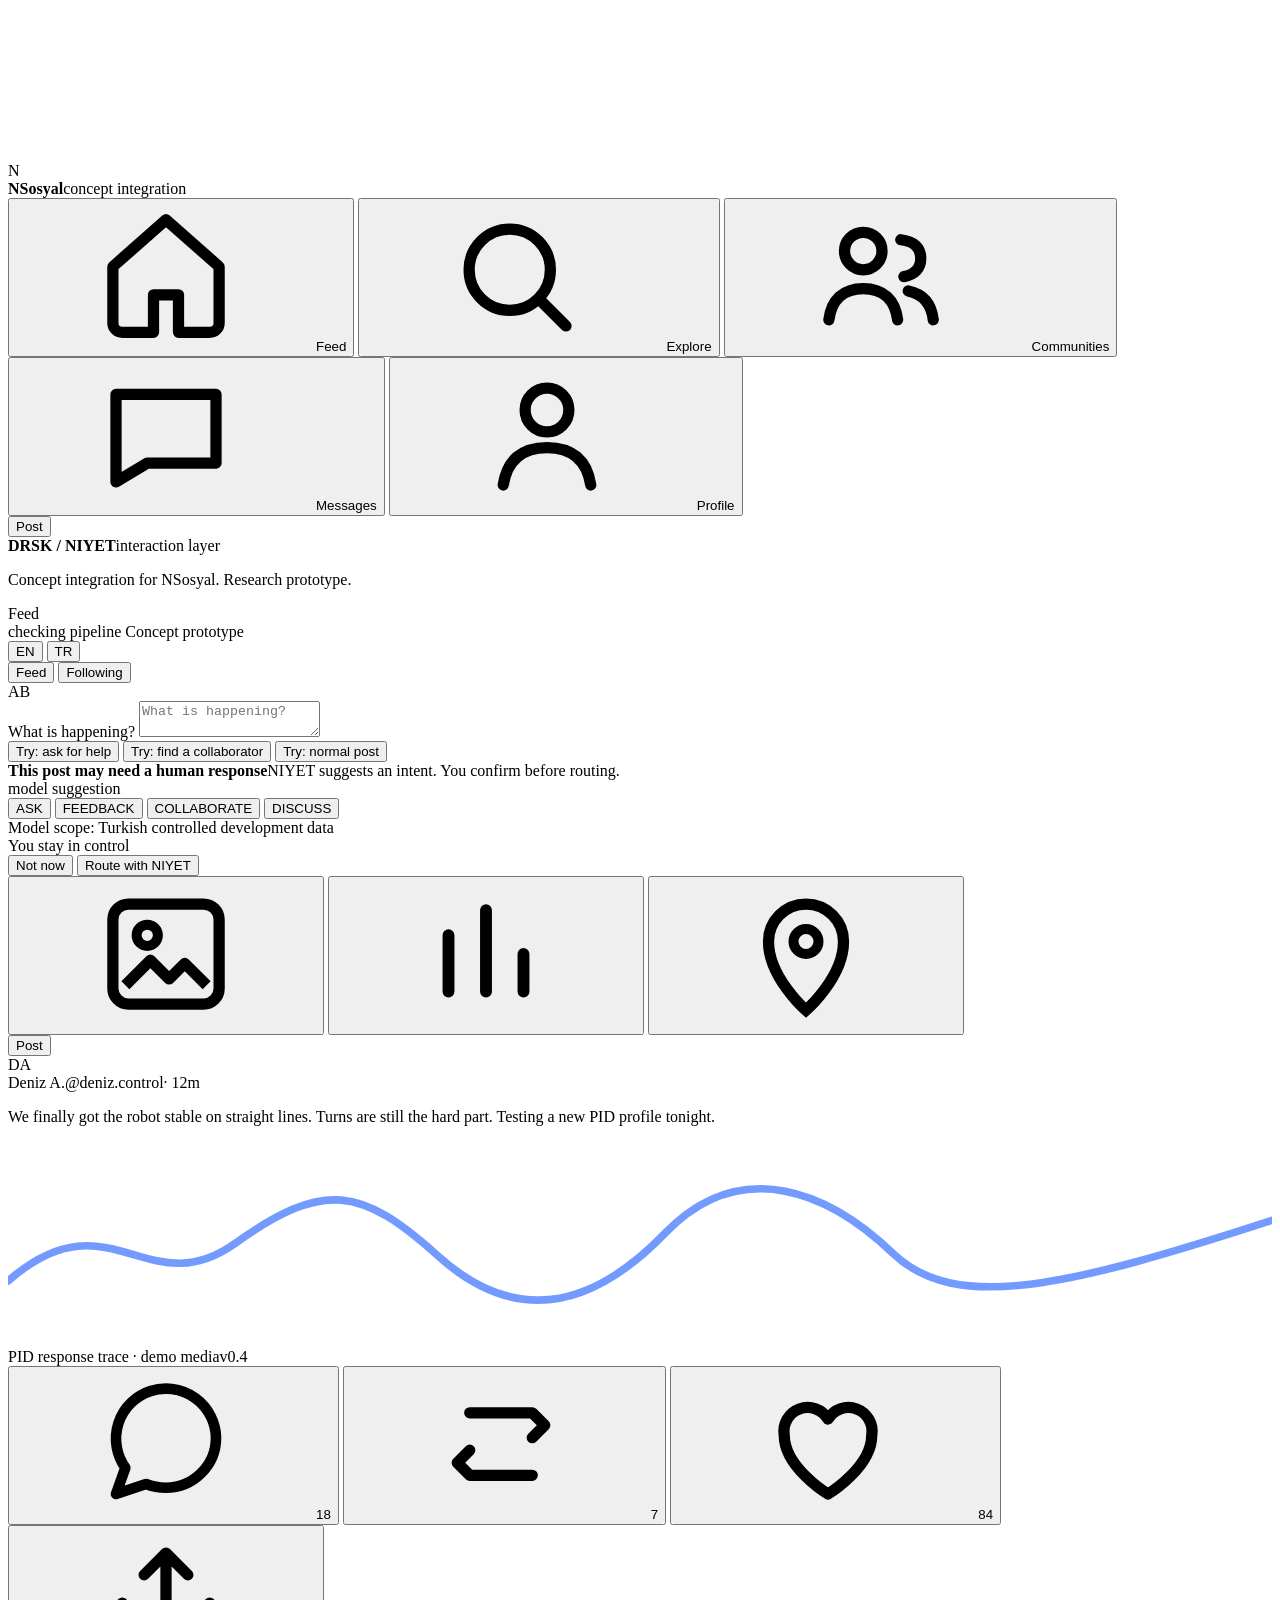
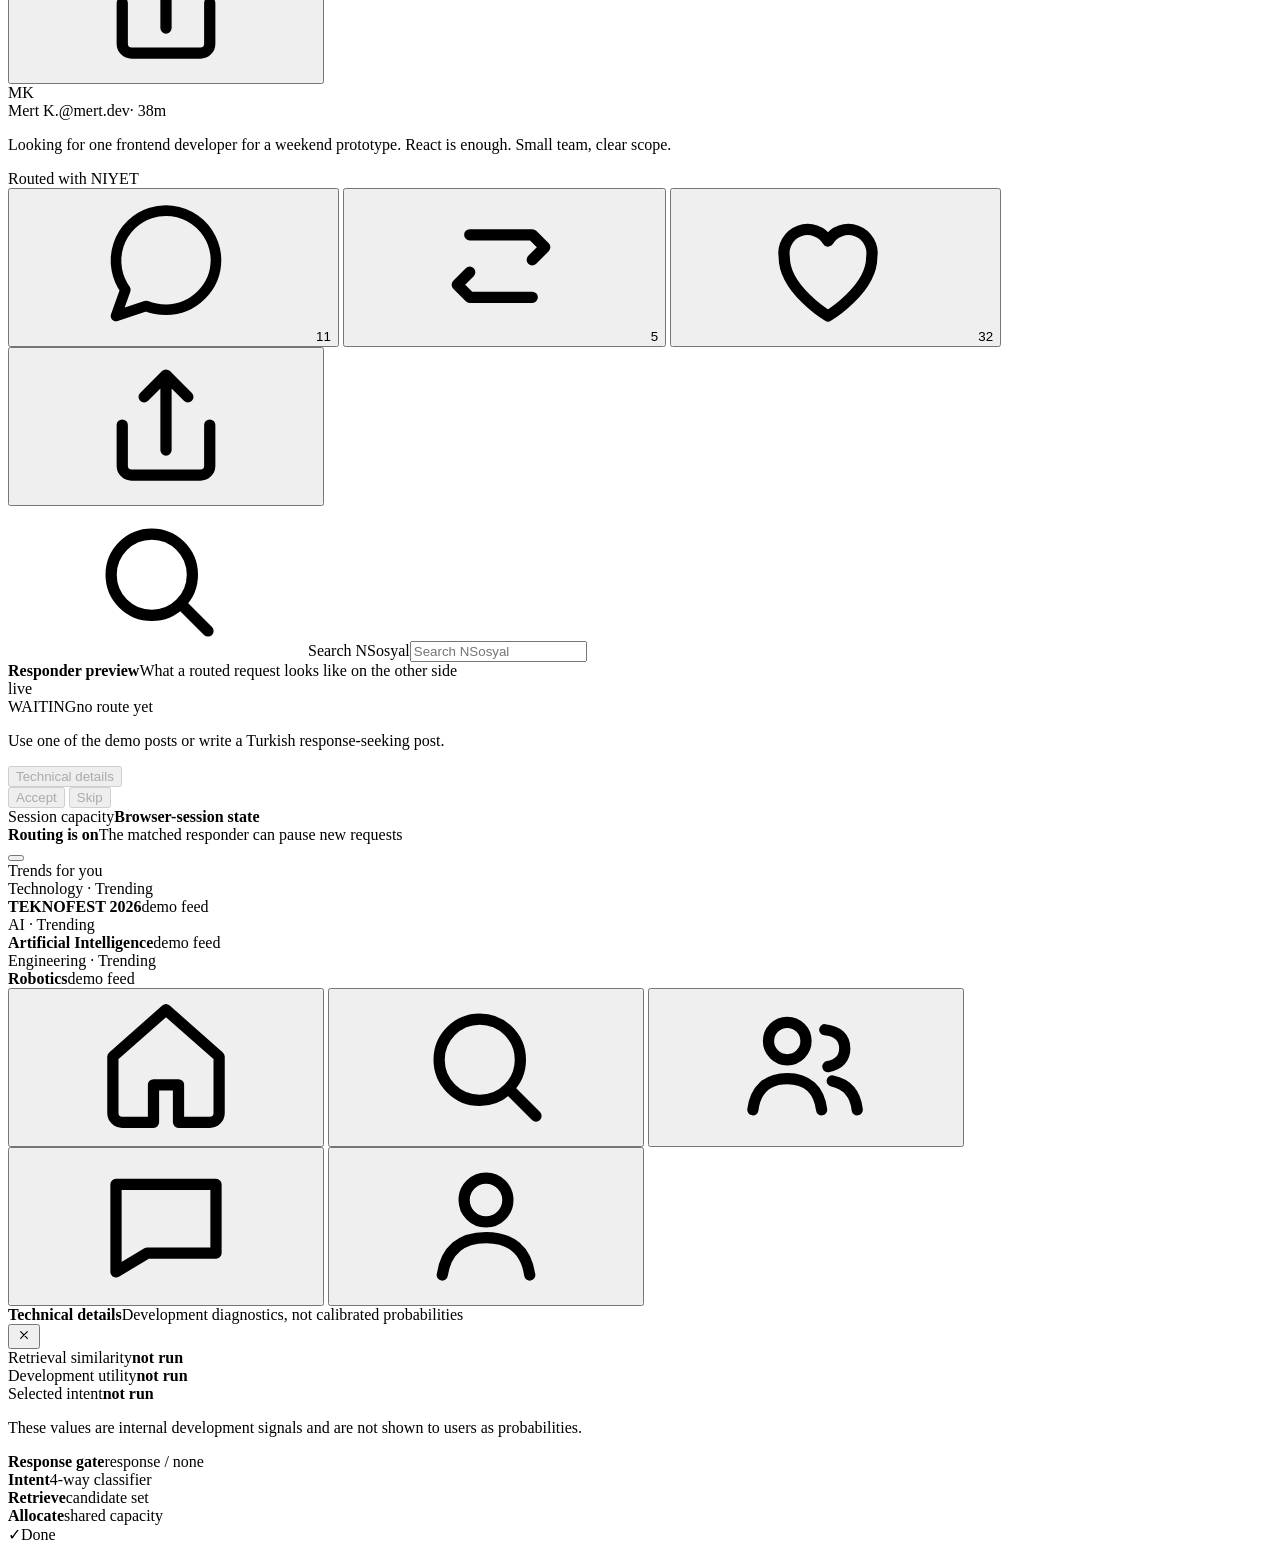
==== web/index.html @ cb28f474 "feat(web): integrate SOURCECHAIN evidence flow into feed" ====
<!doctype html>
<html lang="en">
<head>
  <meta charset="utf-8">
  <meta name="viewport" content="width=device-width, initial-scale=1">
  <meta name="theme-color" content="#ffffff">
  <meta name="description" content="DRSK / NIYET concept integration for NSosyal">
  <title>DRSK / NIYET - NSosyal Concept Integration</title>
  <link rel="stylesheet" href="/styles.css">
  <link rel="stylesheet" href="/live.css">
</head>
<body>
  <svg class="sr-only" aria-hidden="true">
    <symbol id="i-home" viewBox="0 0 24 24"><path d="M3.5 10.5 12 3l8.5 7.5v9a1.5 1.5 0 0 1-1.5 1.5h-5v-6H10v6H5a1.5 1.5 0 0 1-1.5-1.5z" fill="none" stroke="currentColor" stroke-width="1.8" stroke-linejoin="round"/></symbol>
    <symbol id="i-search" viewBox="0 0 24 24"><circle cx="11" cy="11" r="6.5" fill="none" stroke="currentColor" stroke-width="1.8"/><path d="m16 16 4 4" fill="none" stroke="currentColor" stroke-width="1.8" stroke-linecap="round"/></symbol>
    <symbol id="i-users" viewBox="0 0 24 24"><circle cx="9" cy="8" r="3" fill="none" stroke="currentColor" stroke-width="1.8"/><path d="M3.5 19c.4-3.2 2.3-5 5.5-5s5.1 1.8 5.5 5M15 6.2c2.1.2 3.2 1.3 3.2 3 0 1.6-1 2.6-2.7 2.9M16.2 14.4c2.4.5 3.7 2 4 4.6" fill="none" stroke="currentColor" stroke-width="1.8" stroke-linecap="round"/></symbol>
    <symbol id="i-message" viewBox="0 0 24 24"><path d="M4 5.5h16v11H9l-5 3z" fill="none" stroke="currentColor" stroke-width="1.8" stroke-linejoin="round"/></symbol>
    <symbol id="i-user" viewBox="0 0 24 24"><circle cx="12" cy="8" r="3.5" fill="none" stroke="currentColor" stroke-width="1.8"/><path d="M5 20c.6-4 3-6 7-6s6.4 2 7 6" fill="none" stroke="currentColor" stroke-width="1.8" stroke-linecap="round"/></symbol>
    <symbol id="i-image" viewBox="0 0 24 24"><rect x="3.5" y="4" width="17" height="16" rx="2.5" fill="none" stroke="currentColor" stroke-width="1.8"/><circle cx="9" cy="9" r="1.7" fill="none" stroke="currentColor" stroke-width="1.6"/><path d="m5.5 17 4-4 3 3 2.5-2.5 3.5 3.5" fill="none" stroke="currentColor" stroke-width="1.8" stroke-linejoin="round"/></symbol>
    <symbol id="i-poll" viewBox="0 0 24 24"><path d="M6 18V9M12 18V5M18 18v-6" fill="none" stroke="currentColor" stroke-width="1.9" stroke-linecap="round"/></symbol>
    <symbol id="i-pin" viewBox="0 0 24 24"><path d="M12 21s6-5.2 6-11a6 6 0 1 0-12 0c0 5.8 6 11 6 11Z" fill="none" stroke="currentColor" stroke-width="1.8"/><circle cx="12" cy="10" r="2" fill="none" stroke="currentColor" stroke-width="1.6"/></symbol>
    <symbol id="i-reply" viewBox="0 0 24 24"><path d="M20 11c0 4.4-3.6 8-8 8-1.1 0-2.2-.2-3.2-.6L4 20l1.5-4.2A8 8 0 1 1 20 11Z" fill="none" stroke="currentColor" stroke-width="1.7" stroke-linejoin="round"/></symbol>
    <symbol id="i-repeat" viewBox="0 0 24 24"><path d="M7 7h10l2 2-2 2M17 17H7l-2-2 2-2" fill="none" stroke="currentColor" stroke-width="1.8" stroke-linecap="round" stroke-linejoin="round"/></symbol>
    <symbol id="i-heart" viewBox="0 0 24 24"><path d="M12 20s-7-4.2-7-9.4A3.8 3.8 0 0 1 12 8a3.8 3.8 0 0 1 7 2.6C19 15.8 12 20 12 20Z" fill="none" stroke="currentColor" stroke-width="1.8" stroke-linejoin="round"/></symbol>
    <symbol id="i-share" viewBox="0 0 24 24"><path d="M12 16V4m0 0L8.5 7.5M12 4l3.5 3.5M5 12v6.5A1.5 1.5 0 0 0 6.5 20h11a1.5 1.5 0 0 0 1.5-1.5V12" fill="none" stroke="currentColor" stroke-width="1.8" stroke-linecap="round" stroke-linejoin="round"/></symbol>
    <symbol id="i-close" viewBox="0 0 24 24"><path d="m7 7 10 10M17 7 7 17" fill="none" stroke="currentColor" stroke-width="1.8" stroke-linecap="round"/></symbol>
  </svg>

  <div class="app-shell">
    <aside class="left-rail" aria-label="Primary navigation" data-i18n-aria="primaryNav">
      <div class="ns-brand">
        <div class="ns-mark" aria-hidden="true">N</div>
        <div class="ns-brand-copy"><strong>NSosyal</strong><span>concept integration</span></div>
      </div>
      <nav class="nav-list">
        <button class="nav-item active" type="button"><svg class="nav-icon"><use href="#i-home"></use></svg><span class="nav-label" data-i18n="feed">Feed</span></button>
        <button class="nav-item" type="button"><svg class="nav-icon"><use href="#i-search"></use></svg><span class="nav-label" data-i18n="explore">Explore</span></button>
        <button class="nav-item" type="button"><svg class="nav-icon"><use href="#i-users"></use></svg><span class="nav-label" data-i18n="communities">Communities</span></button>
        <button class="nav-item" type="button"><svg class="nav-icon"><use href="#i-message"></use></svg><span class="nav-label" data-i18n="messages">Messages</span></button>
        <button class="nav-item" type="button"><svg class="nav-icon"><use href="#i-user"></use></svg><span class="nav-label" data-i18n="profile">Profile</span></button>
      </nav>
      <button class="compose-main" type="button"><span data-i18n="compose">Post</span></button>
      <div class="layer-card">
        <div class="layer-row">
          <div class="mini-orb" aria-hidden="true"></div>
          <div class="layer-copy"><strong>DRSK / NIYET</strong><span data-i18n="layerSub">interaction layer</span></div>
        </div>
        <p class="layer-note" data-i18n="layerNote">Concept integration for NSosyal. Research prototype.</p>
      </div>
    </aside>

    <main class="feed-column">
      <header class="feed-header">
        <div class="feed-topline">
          <div class="feed-title" data-i18n="feed">Feed</div>
          <div class="header-actions">
            <span class="pipeline-state" id="pipelineState">checking pipeline</span>
            <span class="demo-badge" data-i18n="concept">Concept prototype</span>
            <div class="lang-switch" role="group" aria-label="Language" data-i18n-aria="languageLabel">
              <button type="button" data-lang="en" aria-pressed="true">EN</button>
              <button type="button" data-lang="tr" aria-pressed="false">TR</button>
            </div>
          </div>
        </div>
        <div class="feed-tabs">
          <button class="feed-tab active" type="button" data-i18n="feed">Feed</button>
          <button class="feed-tab" type="button" data-i18n="following">Following</button>
        </div>
      </header>

      <section class="composer" aria-labelledby="composerLabel">
        <div class="composer-grid">
          <div class="avatar" aria-hidden="true">AB</div>
          <div>
            <label class="sr-only" id="composerLabel" for="composerText" data-i18n="placeholder">What is happening?</label>
            <textarea id="composerText" data-i18n-placeholder="placeholder" placeholder="What is happening?"></textarea>
            <div class="demo-prompts" aria-label="Demo prompts" data-i18n-aria="demoPrompts">
              <button class="demo-chip" type="button" data-demo="help" data-i18n="demoHelp">Try: ask for help</button>
              <button class="demo-chip" type="button" data-demo="collab" data-i18n="demoCollab">Try: find a collaborator</button>
              <button class="demo-chip" type="button" data-demo="normal" data-i18n="demoNormal">Try: normal post</button>
            </div>
          </div>
        </div>

        <div class="intent-panel ai-surface" id="intentPanel" aria-live="polite">
          <div class="intent-head">
            <div class="intent-brand">
              <div class="mini-orb" aria-hidden="true"></div>
              <div><strong data-i18n="intentTitle">This post may need a human response</strong><span data-i18n="intentSub">NIYET suggests an intent. You confirm before routing.</span></div>
            </div>
            <span class="confidence" data-i18n="modelSuggestion">model suggestion</span>
          </div>
          <div class="intent-row">
            <button class="intent-choice active" data-intent="ask" type="button" aria-pressed="true" data-i18n="ask">ASK</button>
            <button class="intent-choice" data-intent="feedback" type="button" aria-pressed="false" data-i18n="feedback">FEEDBACK</button>
            <button class="intent-choice" data-intent="collaborate" type="button" aria-pressed="false" data-i18n="collaborate">COLLABORATE</button>
            <button class="intent-choice" data-intent="discuss" type="button" aria-pressed="false" data-i18n="discuss">DISCUSS</button>
          </div>
          <span class="model-scope" data-i18n="modelScope">Model scope: Turkish controlled development data</span>
          <div class="intent-actions">
            <span class="intent-note" data-i18n="privateNote">You stay in control</span>
            <div class="intent-buttons">
              <button class="soft-btn" id="dismissIntent" type="button" data-i18n="notNow">Not now</button>
              <button class="ai-btn" id="routeIntent" type="button" data-i18n="route">Route with NIYET</button>
            </div>
          </div>
        </div>

        <div class="route-result" id="routeResult" aria-live="polite"></div>

        <section class="evidence-card" id="evidenceCard" hidden aria-labelledby="evidenceHeading">
          <button class="evidence-summary" id="evidenceToggle" type="button" aria-expanded="false" aria-controls="evidenceDetails">
            <span class="evidence-status-mark" aria-hidden="true">i</span>
            <span><strong id="evidenceHeading" data-i18n="evidenceTitle">Evidence check</strong><small id="evidenceStatus" data-i18n="evidenceWaiting">Not checked</small></span>
            <span class="evidence-toggle-label" data-i18n="showEvidence">Show evidence</span>
          </button>
          <div class="evidence-details" id="evidenceDetails" hidden>
            <p class="evidence-explanation" id="evidenceExplanation"></p>
            <div class="claim-list" id="claimList"></div>
            <div class="evidence-list" id="evidenceList"></div>
            <div class="resolution-row">
              <span id="resolutionStatus"></span>
              <button class="soft-btn ask-person-btn" id="askPerson" type="button" data-i18n="askPerson">Ask a relevant person</button>
            </div>
          </div>
        </section>

        <div class="composer-meta">
          <div class="composer-tools" aria-label="Post tools" data-i18n-aria="postTools">
            <button class="icon-btn" type="button" aria-label="Media" data-i18n-aria="media"><svg><use href="#i-image"></use></svg></button>
            <button class="icon-btn" type="button" aria-label="Poll" data-i18n-aria="poll"><svg><use href="#i-poll"></use></svg></button>
            <button class="icon-btn" type="button" aria-label="Location" data-i18n-aria="location"><svg><use href="#i-pin"></use></svg></button>
          </div>
          <button class="post-btn" id="publishPost" type="button" data-i18n="publish">Post</button>
        </div>
      </section>

      <div id="feedPosts">
        <article class="post-card">
          <div class="post-grid">
            <div class="avatar green" aria-hidden="true">DA</div>
            <div>
              <div class="post-head"><span class="post-name">Deniz A.</span><span class="post-handle">@deniz.control</span><span class="post-time">· 12m</span></div>
              <p class="post-copy" data-i18n="post1Copy">We finally got the robot stable on straight lines. Turns are still the hard part. Testing a new PID profile tonight.</p>
              <div class="media-card">
                <div class="robot-visual"><div class="signal-line" aria-hidden="true"><svg viewBox="0 0 500 80" preserveAspectRatio="none"><path d="M0 55 C40 20 55 65 90 40 S140 18 170 45 S230 67 260 36 S325 20 350 44 S420 57 500 31" fill="none" stroke="rgba(40,100,255,.65)" stroke-width="3" stroke-linecap="round"/></svg></div></div>
                <div class="media-caption"><span data-i18n="demoMedia">PID response trace · demo media</span><span>v0.4</span></div>
              </div>
              <div class="post-actions">
                <button class="post-action" type="button"><svg><use href="#i-reply"></use></svg><span>18</span></button>
                <button class="post-action" type="button"><svg><use href="#i-repeat"></use></svg><span>7</span></button>
                <button class="post-action" type="button"><svg><use href="#i-heart"></use></svg><span>84</span></button>
                <button class="post-action" type="button"><svg><use href="#i-share"></use></svg></button>
              </div>
            </div>
          </div>
        </article>

        <article class="post-card">
          <div class="post-grid">
            <div class="avatar alt" aria-hidden="true">MK</div>
            <div>
              <div class="post-head"><span class="post-name">Mert K.</span><span class="post-handle">@mert.dev</span><span class="post-time">· 38m</span></div>
              <p class="post-copy" data-i18n="post2Copy">Looking for one frontend developer for a weekend prototype. React is enough. Small team, clear scope.</p>
              <div class="niyet-tag"><span class="niyet-dot"></span><span data-i18n="routed">Routed with NIYET</span></div>
              <div class="post-actions">
                <button class="post-action" type="button"><svg><use href="#i-reply"></use></svg><span>11</span></button>
                <button class="post-action" type="button"><svg><use href="#i-repeat"></use></svg><span>5</span></button>
                <button class="post-action" type="button"><svg><use href="#i-heart"></use></svg><span>32</span></button>
                <button class="post-action" type="button"><svg><use href="#i-share"></use></svg></button>
              </div>
            </div>
          </div>
        </article>
      </div>
    </main>

    <aside class="right-rail" aria-label="Context sidebar" data-i18n-aria="contextSidebar">
      <label class="search-box"><svg><use href="#i-search"></use></svg><span class="sr-only" data-i18n="search">Search NSosyal</span><input type="search" data-i18n-placeholder="search" placeholder="Search NSosyal"></label>

      <section class="side-panel">
        <div class="side-panel-head">
          <div class="side-panel-title"><div class="mini-orb" aria-hidden="true"></div><div><strong data-i18n="previewTitle">Responder preview</strong><span data-i18n="previewSub">What a routed request looks like on the other side</span></div></div>
          <span class="live-pill" data-i18n="live">live</span>
        </div>

        <div class="match-card ai-surface empty" id="matchState" data-state="empty">
          <div class="match-top"><span class="match-type" id="matchType" data-i18n="waiting">WAITING</span><span class="match-score status" id="matchStatus" data-i18n="noRoute">no route yet</span></div>
          <p id="matchPostText" data-i18n="previewEmpty">Use one of the demo posts or write a Turkish response-seeking post.</p>
          <div class="match-reasons" id="matchReasons"></div>
          <button class="soft-btn" id="explainMatch" type="button" disabled data-i18n="technicalDetails">Technical details</button>
          <div class="match-actions">
            <button class="accept-btn" id="acceptMatch" type="button" disabled data-i18n="accept">Accept</button>
            <button class="skip-btn" id="skipMatch" type="button" disabled data-i18n="skip">Skip</button>
          </div>
        </div>

        <div class="matching-window" id="matchingWindow" aria-live="polite"></div>

        <div class="budget-box">
          <div class="budget-line"><span data-i18n="attention">Session capacity</span><strong class="budget-count" id="budgetCount">Browser-session state</strong></div>
          <div class="budget-track"><div class="budget-fill" id="budgetFill"></div></div>
          <div class="pause-row">
            <div class="pause-copy"><strong id="pauseTitle" data-i18n="pause">Routing is on</strong><span data-i18n="pauseSub">The matched responder can pause new requests</span></div>
            <button class="switch" id="routingSwitch" type="button" aria-label="Toggle NIYET routing" aria-pressed="true"></button>
          </div>
        </div>
      </section>

      <section class="side-panel">
        <div class="trends-head" data-i18n="trends">Trends for you</div>
        <div class="trend"><div class="trend-kicker">Technology · Trending</div><strong>TEKNOFEST 2026</strong><span>demo feed</span></div>
        <div class="trend"><div class="trend-kicker">AI · Trending</div><strong data-i18n="trend2">Artificial Intelligence</strong><span>demo feed</span></div>
        <div class="trend"><div class="trend-kicker">Engineering · Trending</div><strong data-i18n="trend3">Robotics</strong><span>demo feed</span></div>
      </section>
    </aside>
  </div>

  <nav class="mobile-nav" aria-label="Mobile navigation" data-i18n-aria="mobileNav">
    <button class="active" type="button" aria-label="Feed" data-i18n-aria="feed"><svg><use href="#i-home"></use></svg></button>
    <button type="button" aria-label="Explore" data-i18n-aria="explore"><svg><use href="#i-search"></use></svg></button>
    <button type="button" aria-label="Communities" data-i18n-aria="communities"><svg><use href="#i-users"></use></svg></button>
    <button type="button" aria-label="Messages" data-i18n-aria="messages"><svg><use href="#i-message"></use></svg></button>
    <button type="button" aria-label="Profile" data-i18n-aria="profile"><svg><use href="#i-user"></use></svg></button>
  </nav>

  <div class="explain-sheet" id="explainSheet" role="dialog" aria-modal="true" aria-labelledby="sheetHeading">
    <div class="sheet">
      <div class="sheet-head">
        <div class="sheet-title"><div class="mini-orb" aria-hidden="true"></div><div><strong id="sheetHeading" data-i18n="technicalDetails">Technical details</strong><span data-i18n="techSub">Development diagnostics, not calibrated probabilities</span></div></div>
        <button class="close-sheet" id="closeSheet" type="button" aria-label="Close"><svg width="16" height="16"><use href="#i-close"></use></svg></button>
      </div>
      <div class="score-grid">
        <div class="score-item"><span data-i18n="retrievalSimilarity">Retrieval similarity</span><strong class="text-value" id="technicalSimilarity">not run</strong></div>
        <div class="score-item"><span data-i18n="developmentUtility">Development utility</span><strong class="text-value" id="technicalUtility">not run</strong></div>
        <div class="score-item"><span data-i18n="selectedIntent">Selected intent</span><strong class="text-value" id="technicalIntent">not run</strong></div>
      </div>
      <p class="tech-note" data-i18n="techNote">These values are internal development signals and are not shown to users as probabilities.</p>
      <div class="route-flow">
        <div class="route-step"><strong data-i18n="gate">Response gate</strong><span data-i18n="gateSub">response / none</span></div>
        <div class="route-step"><strong data-i18n="intentStep">Intent</strong><span data-i18n="intentStepSub">4-way classifier</span></div>
        <div class="route-step"><strong data-i18n="retrieve">Retrieve</strong><span data-i18n="retrieveSub">candidate set</span></div>
        <div class="route-step"><strong data-i18n="allocate">Allocate</strong><span data-i18n="allocateSub">shared capacity</span></div>
      </div>
    </div>
  </div>

  <div class="toast" id="toast" role="status" aria-live="polite"><span class="toast-check">✓</span><span id="toastText">Done</span></div>
  <script src="/app.js" defer></script>
</body>
</html>
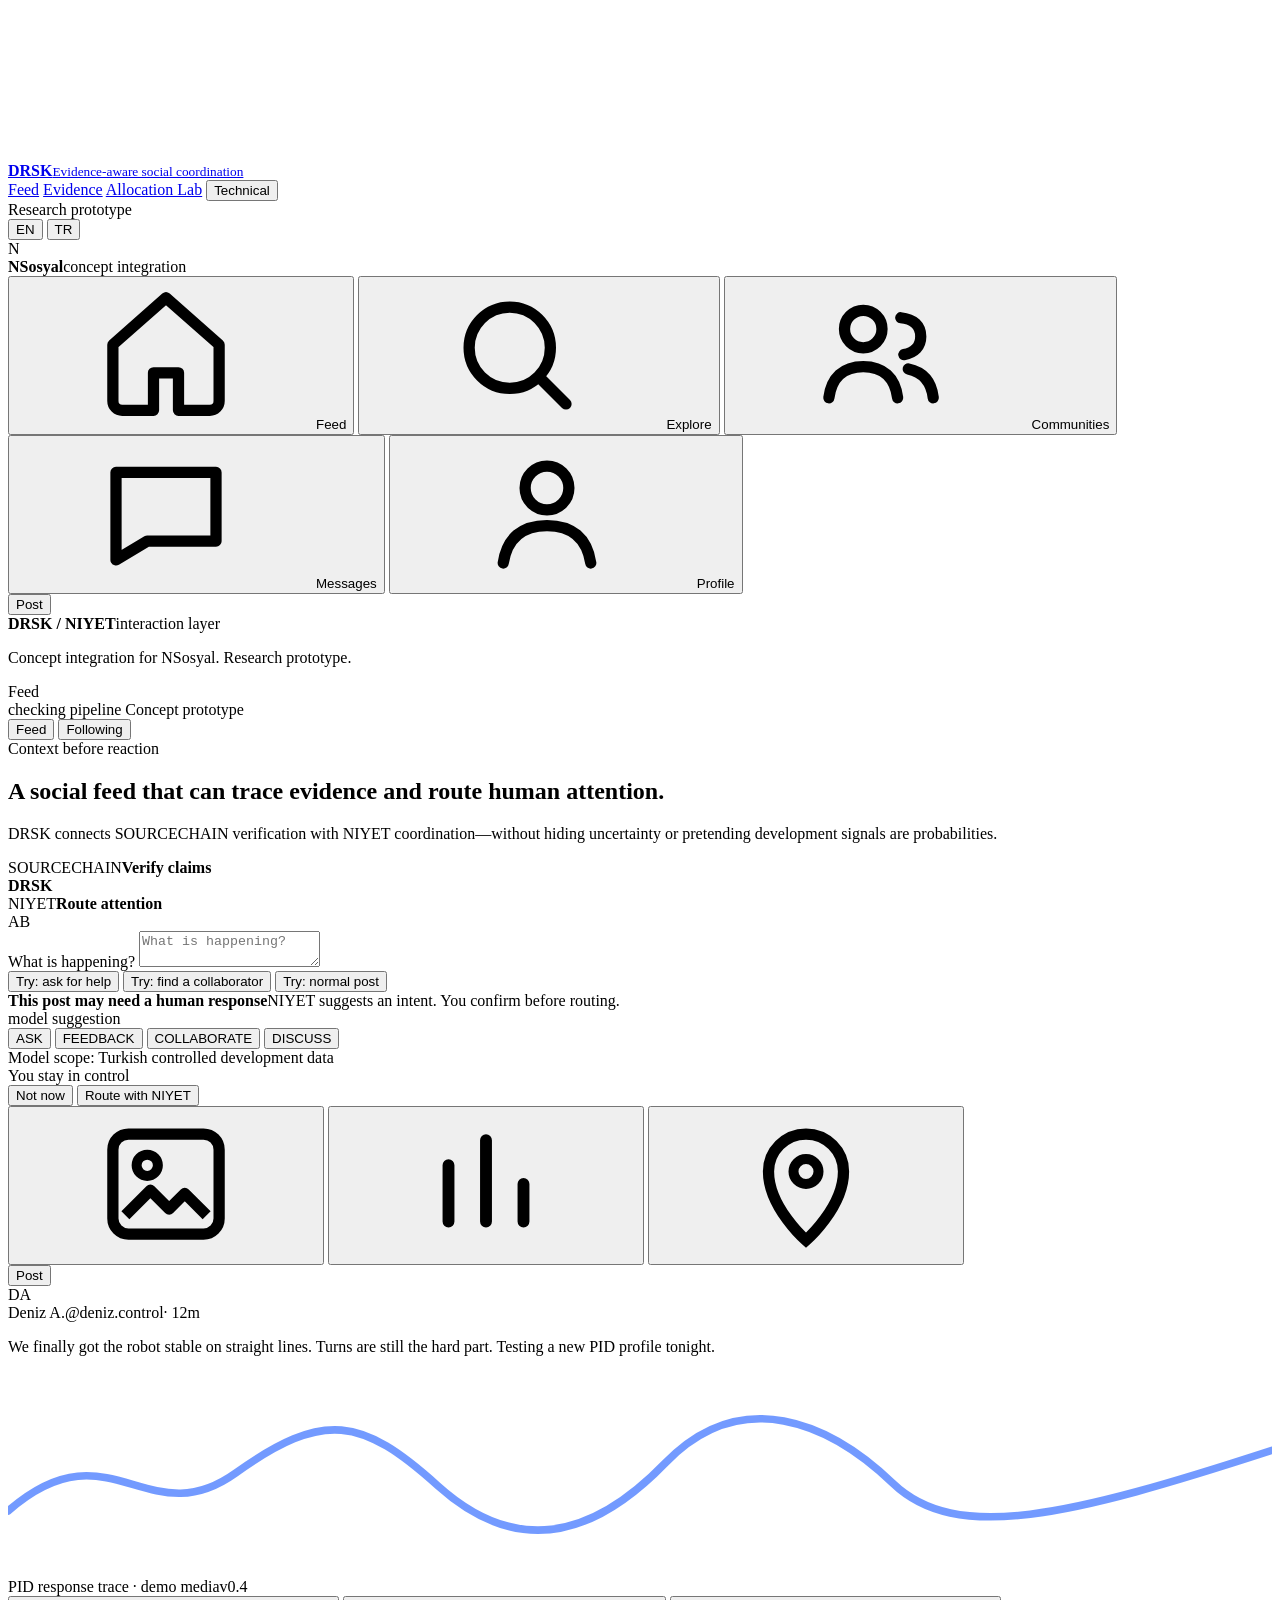
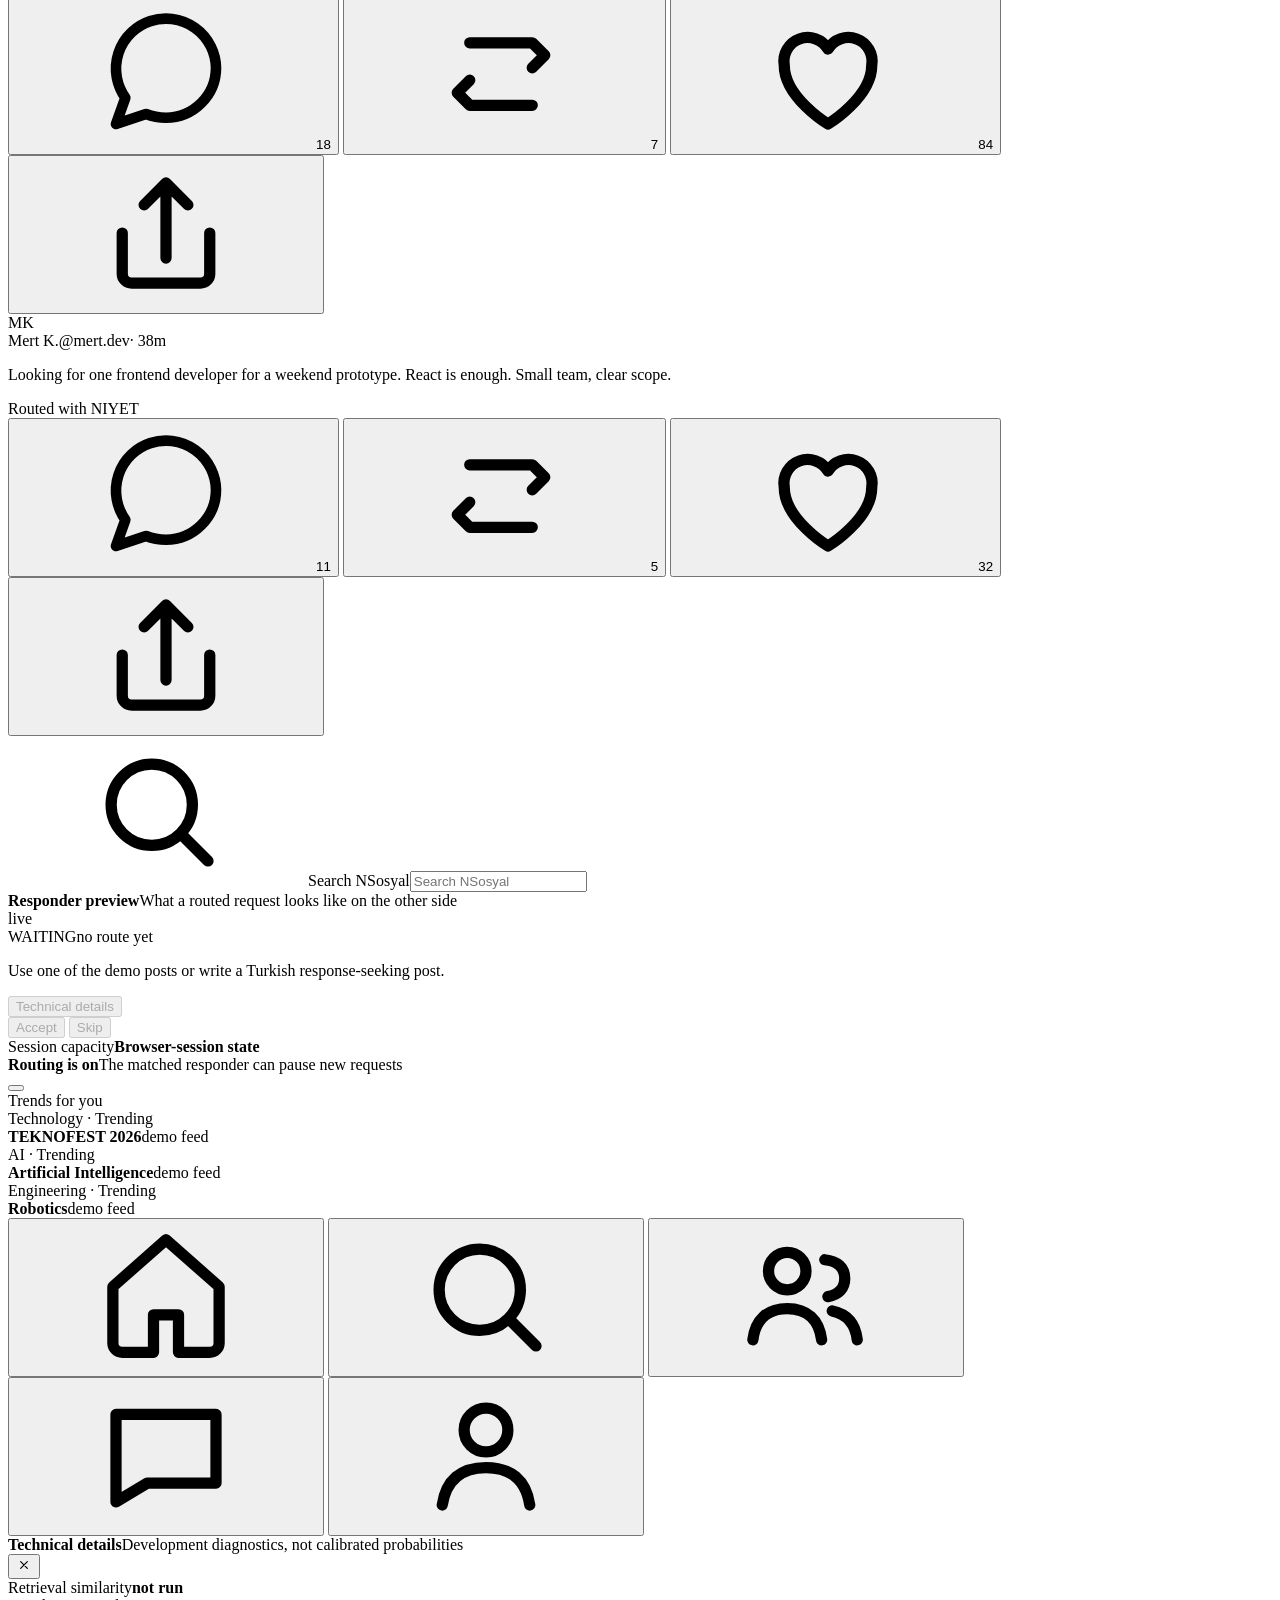
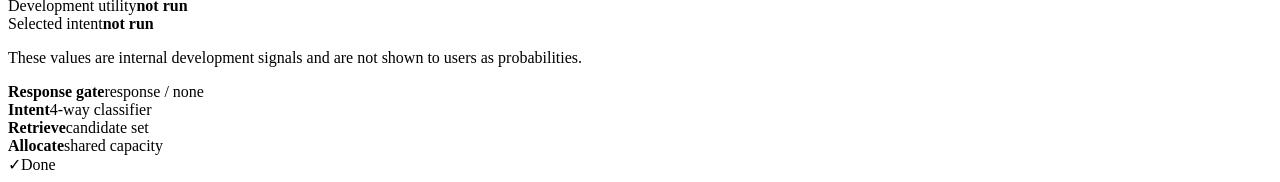
==== commit 5e2d32d2: "feat(web): polish DRSK evidence and coordination UI" ====
--- a/web/index.html
+++ b/web/index.html
@@ -3,11 +3,14 @@
 <head>
   <meta charset="utf-8">
   <meta name="viewport" content="width=device-width, initial-scale=1">
-  <meta name="theme-color" content="#ffffff">
+  <meta name="theme-color" content="#f4f6fb">
   <meta name="description" content="DRSK / NIYET concept integration for NSosyal">
   <title>DRSK / NIYET - NSosyal Concept Integration</title>
-  <link rel="stylesheet" href="/styles.css">
-  <link rel="stylesheet" href="/live.css">
+  <link rel="preconnect" href="https://fonts.googleapis.com">
+  <link rel="preconnect" href="https://fonts.gstatic.com" crossorigin>
+  <link href="https://fonts.googleapis.com/css2?family=IBM+Plex+Mono:wght@500;600&amp;family=Manrope:wght@400;500;600;700;800&amp;display=swap" rel="stylesheet">
+  <link rel="stylesheet" href="/styles.css?v=ui-polish-1">
+  <link rel="stylesheet" href="/live.css?v=ui-polish-1">
 </head>
 <body>
   <svg class="sr-only" aria-hidden="true">
@@ -26,6 +29,26 @@
     <symbol id="i-close" viewBox="0 0 24 24"><path d="m7 7 10 10M17 7 7 17" fill="none" stroke="currentColor" stroke-width="1.8" stroke-linecap="round"/></symbol>
   </svg>
 
+  <header class="product-nav">
+    <a class="product-wordmark" href="/" aria-label="DRSK home">
+      <span class="drsk-glyph" aria-hidden="true"><i></i><i></i><i></i></span>
+      <span><strong>DRSK</strong><small data-i18n="productDescriptor">Evidence-aware social coordination</small></span>
+    </a>
+    <nav class="product-links" aria-label="Product navigation" data-i18n-aria="productNav">
+      <a class="active" href="#feedTop" data-i18n="feed">Feed</a>
+      <a href="#evidenceCard" data-i18n="evidenceNav">Evidence</a>
+      <a href="/lab" data-i18n="allocationLab">Allocation Lab</a>
+      <button id="openTechnical" type="button" data-i18n="technical">Technical</button>
+    </nav>
+    <div class="nav-actions">
+      <span class="prototype-mark" data-i18n="researchPrototype">Research prototype</span>
+      <div class="lang-switch" role="group" aria-label="Language" data-i18n-aria="languageLabel">
+        <button type="button" data-lang="en" aria-pressed="true">EN</button>
+        <button type="button" data-lang="tr" aria-pressed="false">TR</button>
+      </div>
+    </div>
+  </header>
+
   <div class="app-shell">
     <aside class="left-rail" aria-label="Primary navigation" data-i18n-aria="primaryNav">
       <div class="ns-brand">
@@ -49,17 +72,13 @@
       </div>
     </aside>
 
-    <main class="feed-column">
+    <main class="feed-column" id="feedTop">
       <header class="feed-header">
         <div class="feed-topline">
           <div class="feed-title" data-i18n="feed">Feed</div>
           <div class="header-actions">
             <span class="pipeline-state" id="pipelineState">checking pipeline</span>
             <span class="demo-badge" data-i18n="concept">Concept prototype</span>
-            <div class="lang-switch" role="group" aria-label="Language" data-i18n-aria="languageLabel">
-              <button type="button" data-lang="en" aria-pressed="true">EN</button>
-              <button type="button" data-lang="tr" aria-pressed="false">TR</button>
-            </div>
           </div>
         </div>
         <div class="feed-tabs">
@@ -67,6 +86,19 @@
           <button class="feed-tab" type="button" data-i18n="following">Following</button>
         </div>
       </header>
+
+      <section class="feed-hero" aria-labelledby="feedHeroTitle">
+        <div class="hero-copy">
+          <span class="hero-kicker"><i aria-hidden="true"></i><span data-i18n="heroKicker">Context before reaction</span></span>
+          <h1 id="feedHeroTitle" data-i18n="heroTitle">A social feed that can trace evidence and route human attention.</h1>
+          <p data-i18n="heroText">DRSK connects SOURCECHAIN verification with NIYET coordination—without hiding uncertainty or pretending development signals are probabilities.</p>
+        </div>
+        <div class="system-bridge" aria-label="DRSK system layers" data-i18n-aria="systemLayers">
+          <div class="system-node sourcechain-node"><span>SOURCECHAIN</span><strong data-i18n="verifyClaims">Verify claims</strong></div>
+          <div class="bridge-line" aria-hidden="true"><i></i><b>DRSK</b></div>
+          <div class="system-node niyet-node"><span>NIYET</span><strong data-i18n="routeAttention">Route attention</strong></div>
+        </div>
+      </section>
 
       <section class="composer" aria-labelledby="composerLabel">
         <div class="composer-grid">
@@ -202,16 +234,16 @@
           <div class="budget-track"><div class="budget-fill" id="budgetFill"></div></div>
           <div class="pause-row">
             <div class="pause-copy"><strong id="pauseTitle" data-i18n="pause">Routing is on</strong><span data-i18n="pauseSub">The matched responder can pause new requests</span></div>
-            <button class="switch" id="routingSwitch" type="button" aria-label="Toggle NIYET routing" aria-pressed="true"></button>
+            <button class="switch" id="routingSwitch" type="button" aria-label="Toggle NIYET routing" data-i18n-aria="toggleRouting" aria-pressed="true"></button>
           </div>
         </div>
       </section>
 
       <section class="side-panel">
         <div class="trends-head" data-i18n="trends">Trends for you</div>
-        <div class="trend"><div class="trend-kicker">Technology · Trending</div><strong>TEKNOFEST 2026</strong><span>demo feed</span></div>
-        <div class="trend"><div class="trend-kicker">AI · Trending</div><strong data-i18n="trend2">Artificial Intelligence</strong><span>demo feed</span></div>
-        <div class="trend"><div class="trend-kicker">Engineering · Trending</div><strong data-i18n="trend3">Robotics</strong><span>demo feed</span></div>
+        <div class="trend"><div class="trend-kicker" data-i18n="trendTechnology">Technology · Trending</div><strong>TEKNOFEST 2026</strong><span data-i18n="demoFeed">demo feed</span></div>
+        <div class="trend"><div class="trend-kicker" data-i18n="trendAi">AI · Trending</div><strong data-i18n="trend2">Artificial Intelligence</strong><span data-i18n="demoFeed">demo feed</span></div>
+        <div class="trend"><div class="trend-kicker" data-i18n="trendEngineering">Engineering · Trending</div><strong data-i18n="trend3">Robotics</strong><span data-i18n="demoFeed">demo feed</span></div>
       </section>
     </aside>
   </div>
@@ -228,12 +260,12 @@
     <div class="sheet">
       <div class="sheet-head">
         <div class="sheet-title"><div class="mini-orb" aria-hidden="true"></div><div><strong id="sheetHeading" data-i18n="technicalDetails">Technical details</strong><span data-i18n="techSub">Development diagnostics, not calibrated probabilities</span></div></div>
-        <button class="close-sheet" id="closeSheet" type="button" aria-label="Close"><svg width="16" height="16"><use href="#i-close"></use></svg></button>
+        <button class="close-sheet" id="closeSheet" type="button" aria-label="Close" data-i18n-aria="close"><svg width="16" height="16"><use href="#i-close"></use></svg></button>
       </div>
       <div class="score-grid">
-        <div class="score-item"><span data-i18n="retrievalSimilarity">Retrieval similarity</span><strong class="text-value" id="technicalSimilarity">not run</strong></div>
-        <div class="score-item"><span data-i18n="developmentUtility">Development utility</span><strong class="text-value" id="technicalUtility">not run</strong></div>
-        <div class="score-item"><span data-i18n="selectedIntent">Selected intent</span><strong class="text-value" id="technicalIntent">not run</strong></div>
+        <div class="score-item"><span data-i18n="retrievalSimilarity">Retrieval similarity</span><strong class="text-value" id="technicalSimilarity" data-i18n="notRun">not run</strong></div>
+        <div class="score-item"><span data-i18n="developmentUtility">Development utility</span><strong class="text-value" id="technicalUtility" data-i18n="notRun">not run</strong></div>
+        <div class="score-item"><span data-i18n="selectedIntent">Selected intent</span><strong class="text-value" id="technicalIntent" data-i18n="notRun">not run</strong></div>
       </div>
       <p class="tech-note" data-i18n="techNote">These values are internal development signals and are not shown to users as probabilities.</p>
       <div class="route-flow">
@@ -246,6 +278,6 @@
   </div>
 
   <div class="toast" id="toast" role="status" aria-live="polite"><span class="toast-check">✓</span><span id="toastText">Done</span></div>
-  <script src="/app.js" defer></script>
+  <script src="/app.js?v=ui-polish-2" defer></script>
 </body>
 </html>
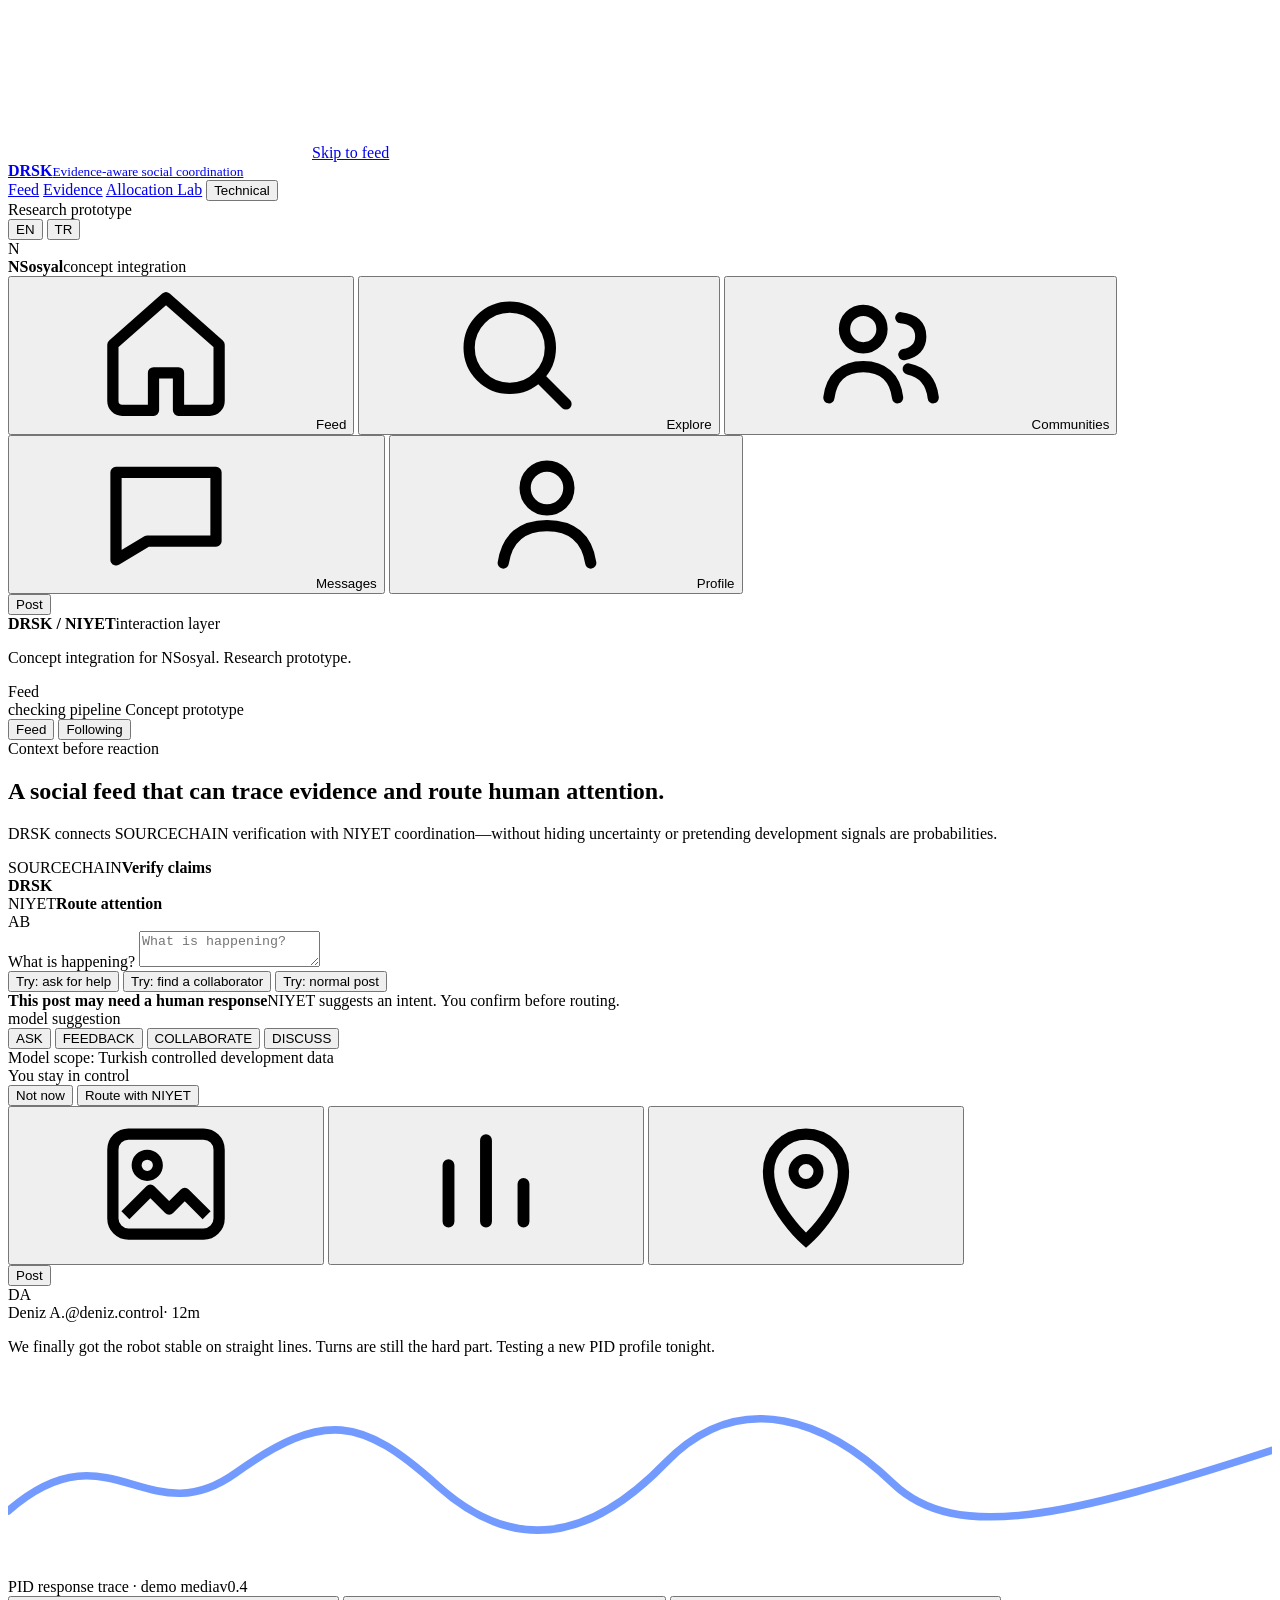
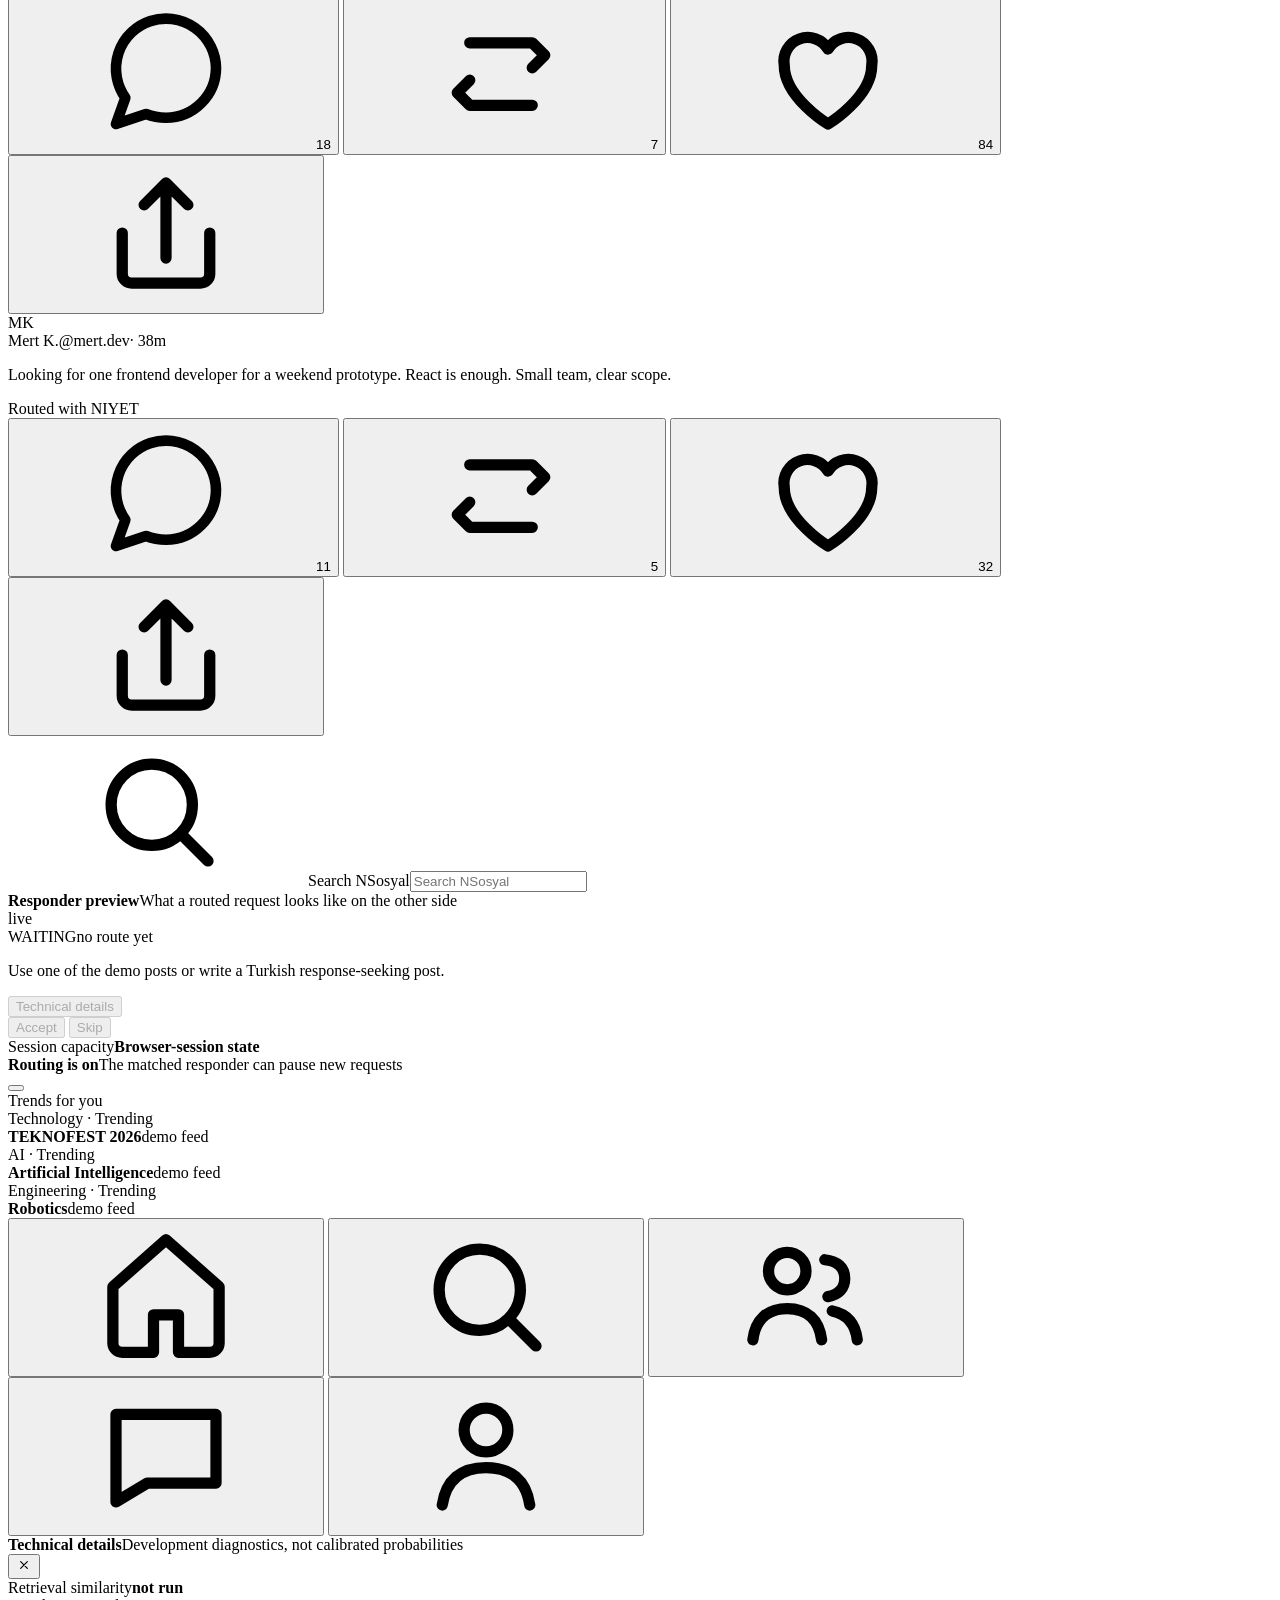
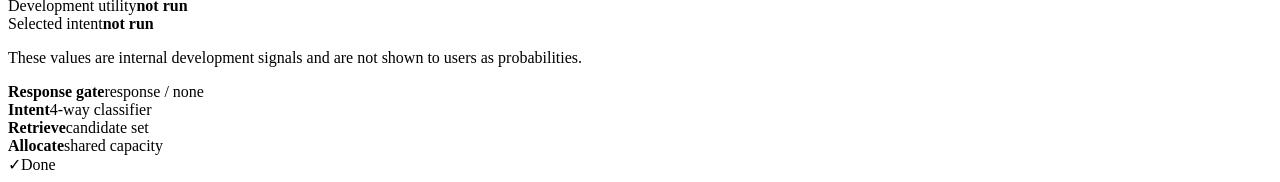
==== commit 282e550a: "fix(web): harden localization and accessibility" ====
--- a/web/index.html
+++ b/web/index.html
@@ -9,8 +9,8 @@
   <link rel="preconnect" href="https://fonts.googleapis.com">
   <link rel="preconnect" href="https://fonts.gstatic.com" crossorigin>
   <link href="https://fonts.googleapis.com/css2?family=IBM+Plex+Mono:wght@500;600&amp;family=Manrope:wght@400;500;600;700;800&amp;display=swap" rel="stylesheet">
-  <link rel="stylesheet" href="/styles.css?v=ui-polish-1">
-  <link rel="stylesheet" href="/live.css?v=ui-polish-1">
+  <link rel="stylesheet" href="/styles.css?v=ui-polish-3">
+  <link rel="stylesheet" href="/live.css?v=ui-polish-3">
 </head>
 <body>
   <svg class="sr-only" aria-hidden="true">
@@ -28,6 +28,7 @@
     <symbol id="i-share" viewBox="0 0 24 24"><path d="M12 16V4m0 0L8.5 7.5M12 4l3.5 3.5M5 12v6.5A1.5 1.5 0 0 0 6.5 20h11a1.5 1.5 0 0 0 1.5-1.5V12" fill="none" stroke="currentColor" stroke-width="1.8" stroke-linecap="round" stroke-linejoin="round"/></symbol>
     <symbol id="i-close" viewBox="0 0 24 24"><path d="m7 7 10 10M17 7 7 17" fill="none" stroke="currentColor" stroke-width="1.8" stroke-linecap="round"/></symbol>
   </svg>
+  <a class="skip-link" href="#feedTop" data-i18n="skipToFeed">Skip to feed</a>
 
   <header class="product-nav">
     <a class="product-wordmark" href="/" aria-label="DRSK home">
@@ -179,10 +180,10 @@
                 <div class="media-caption"><span data-i18n="demoMedia">PID response trace · demo media</span><span>v0.4</span></div>
               </div>
               <div class="post-actions">
-                <button class="post-action" type="button"><svg><use href="#i-reply"></use></svg><span>18</span></button>
-                <button class="post-action" type="button"><svg><use href="#i-repeat"></use></svg><span>7</span></button>
-                <button class="post-action" type="button"><svg><use href="#i-heart"></use></svg><span>84</span></button>
-                <button class="post-action" type="button"><svg><use href="#i-share"></use></svg></button>
+                <button class="post-action" type="button" aria-label="Reply" data-i18n-aria="reply"><svg aria-hidden="true"><use href="#i-reply"></use></svg><span>18</span></button>
+                <button class="post-action" type="button" aria-label="Repost" data-i18n-aria="repost"><svg aria-hidden="true"><use href="#i-repeat"></use></svg><span>7</span></button>
+                <button class="post-action" type="button" aria-label="Like" data-i18n-aria="like"><svg aria-hidden="true"><use href="#i-heart"></use></svg><span>84</span></button>
+                <button class="post-action" type="button" aria-label="Share" data-i18n-aria="share"><svg aria-hidden="true"><use href="#i-share"></use></svg></button>
               </div>
             </div>
           </div>
@@ -196,10 +197,10 @@
               <p class="post-copy" data-i18n="post2Copy">Looking for one frontend developer for a weekend prototype. React is enough. Small team, clear scope.</p>
               <div class="niyet-tag"><span class="niyet-dot"></span><span data-i18n="routed">Routed with NIYET</span></div>
               <div class="post-actions">
-                <button class="post-action" type="button"><svg><use href="#i-reply"></use></svg><span>11</span></button>
-                <button class="post-action" type="button"><svg><use href="#i-repeat"></use></svg><span>5</span></button>
-                <button class="post-action" type="button"><svg><use href="#i-heart"></use></svg><span>32</span></button>
-                <button class="post-action" type="button"><svg><use href="#i-share"></use></svg></button>
+                <button class="post-action" type="button" aria-label="Reply" data-i18n-aria="reply"><svg aria-hidden="true"><use href="#i-reply"></use></svg><span>11</span></button>
+                <button class="post-action" type="button" aria-label="Repost" data-i18n-aria="repost"><svg aria-hidden="true"><use href="#i-repeat"></use></svg><span>5</span></button>
+                <button class="post-action" type="button" aria-label="Like" data-i18n-aria="like"><svg aria-hidden="true"><use href="#i-heart"></use></svg><span>32</span></button>
+                <button class="post-action" type="button" aria-label="Share" data-i18n-aria="share"><svg aria-hidden="true"><use href="#i-share"></use></svg></button>
               </div>
             </div>
           </div>
@@ -278,6 +279,6 @@
   </div>
 
   <div class="toast" id="toast" role="status" aria-live="polite"><span class="toast-check">✓</span><span id="toastText">Done</span></div>
-  <script src="/app.js?v=ui-polish-2" defer></script>
+  <script src="/app.js?v=ui-polish-3" defer></script>
 </body>
 </html>
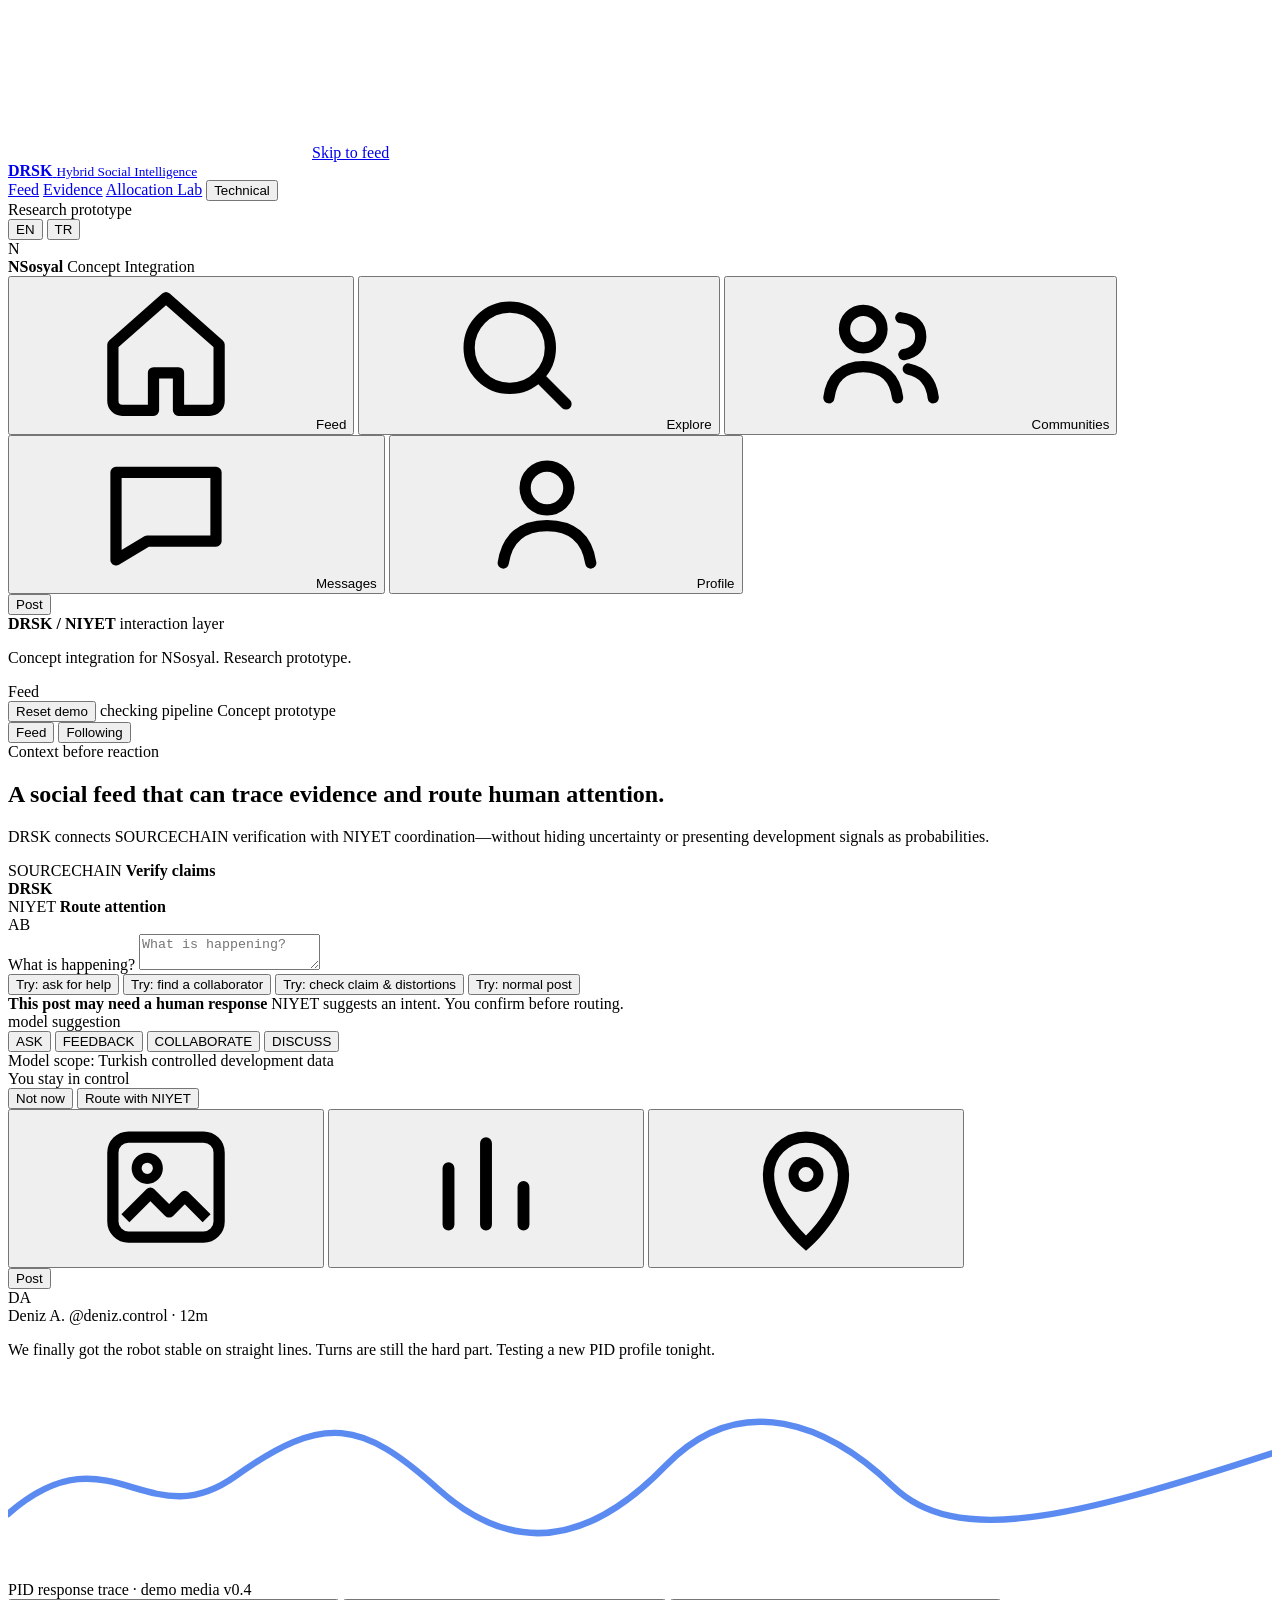
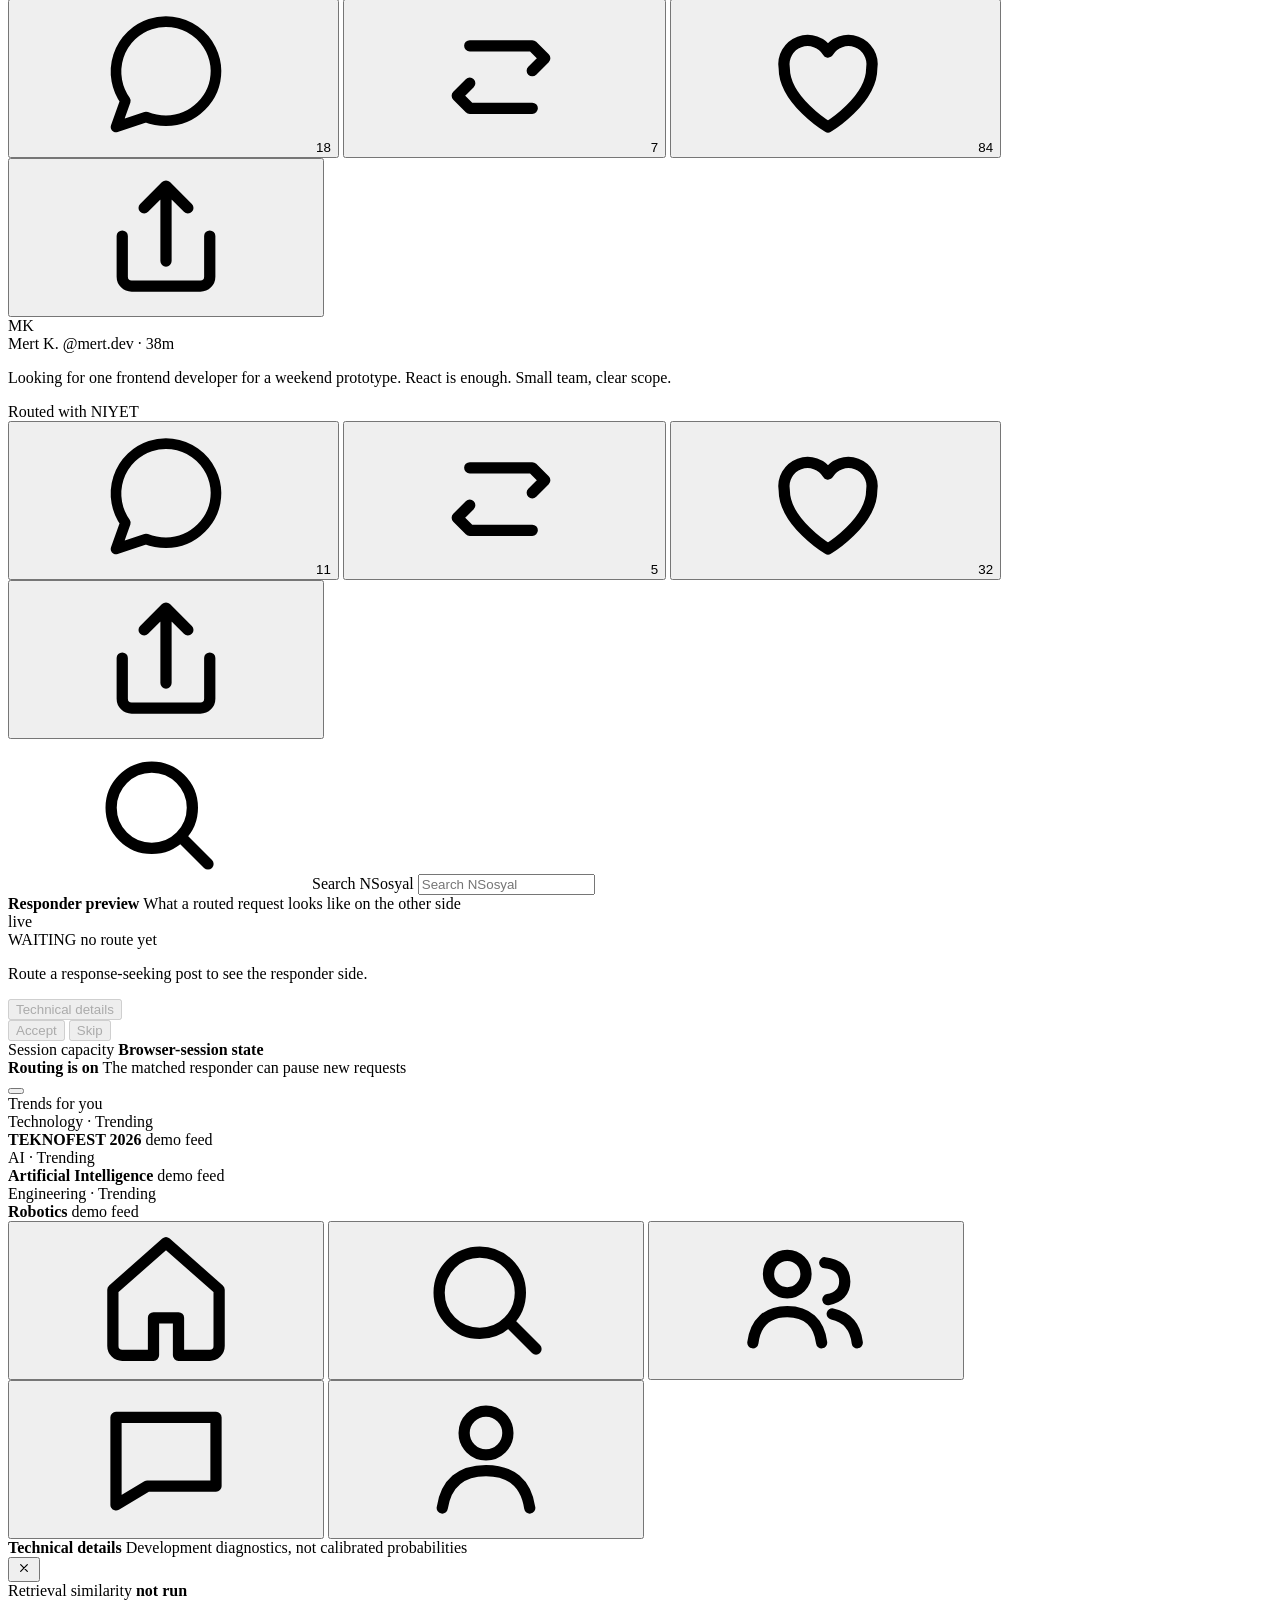
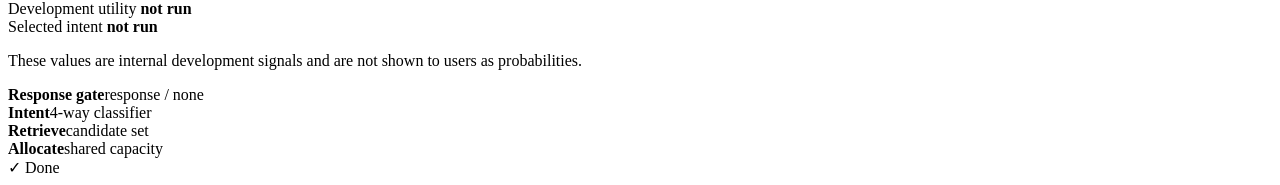
==== commit 36188915: "feat(ui): complete DRSK UI/UX rescue and design system overhaul - Consolidate design system into uni" ====
--- a/web/index.html
+++ b/web/index.html
@@ -3,14 +3,14 @@
 <head>
   <meta charset="utf-8">
   <meta name="viewport" content="width=device-width, initial-scale=1">
-  <meta name="theme-color" content="#f4f6fb">
-  <meta name="description" content="DRSK / NIYET concept integration for NSosyal">
-  <title>DRSK / NIYET - NSosyal Concept Integration</title>
+  <meta name="theme-color" content="#f6f8fa">
+  <meta name="description" content="DRSK — Hybrid Social Intelligence: Evidence Verification and Attention Routing for NSosyal">
+  <title>DRSK — Hybrid Social Intelligence</title>
   <link rel="preconnect" href="https://fonts.googleapis.com">
   <link rel="preconnect" href="https://fonts.gstatic.com" crossorigin>
-  <link href="https://fonts.googleapis.com/css2?family=IBM+Plex+Mono:wght@500;600&amp;family=Manrope:wght@400;500;600;700;800&amp;display=swap" rel="stylesheet">
-  <link rel="stylesheet" href="/styles.css?v=ui-polish-3">
-  <link rel="stylesheet" href="/live.css?v=ui-polish-3">
+  <link href="https://fonts.googleapis.com/css2?family=IBM+Plex+Mono:wght@400;500;600;700&family=Inter:wght@400;500;600;700&family=Space+Grotesk:wght@500;600;700&display=swap" rel="stylesheet">
+  <link rel="stylesheet" href="/styles.css?v=ui-rescue-1">
+  <link rel="stylesheet" href="/live.css?v=ui-rescue-1">
 </head>
 <body>
   <svg class="sr-only" aria-hidden="true">
@@ -28,19 +28,26 @@
     <symbol id="i-share" viewBox="0 0 24 24"><path d="M12 16V4m0 0L8.5 7.5M12 4l3.5 3.5M5 12v6.5A1.5 1.5 0 0 0 6.5 20h11a1.5 1.5 0 0 0 1.5-1.5V12" fill="none" stroke="currentColor" stroke-width="1.8" stroke-linecap="round" stroke-linejoin="round"/></symbol>
     <symbol id="i-close" viewBox="0 0 24 24"><path d="m7 7 10 10M17 7 7 17" fill="none" stroke="currentColor" stroke-width="1.8" stroke-linecap="round"/></symbol>
   </svg>
+  
   <a class="skip-link" href="#feedTop" data-i18n="skipToFeed">Skip to feed</a>
 
+  <!-- Top Product Navigation Bar -->
   <header class="product-nav">
     <a class="product-wordmark" href="/" aria-label="DRSK home">
       <span class="drsk-glyph" aria-hidden="true"><i></i><i></i><i></i></span>
-      <span><strong>DRSK</strong><small data-i18n="productDescriptor">Evidence-aware social coordination</small></span>
+      <span>
+        <strong>DRSK</strong>
+        <small data-i18n="productDescriptor">Hybrid Social Intelligence</small>
+      </span>
     </a>
+    
     <nav class="product-links" aria-label="Product navigation" data-i18n-aria="productNav">
       <a class="active" href="#feedTop" data-i18n="feed">Feed</a>
       <a href="#evidenceCard" data-i18n="evidenceNav">Evidence</a>
       <a href="/lab" data-i18n="allocationLab">Allocation Lab</a>
       <button id="openTechnical" type="button" data-i18n="technical">Technical</button>
     </nav>
+    
     <div class="nav-actions">
       <span class="prototype-mark" data-i18n="researchPrototype">Research prototype</span>
       <div class="lang-switch" role="group" aria-label="Language" data-i18n-aria="languageLabel">
@@ -50,12 +57,19 @@
     </div>
   </header>
 
+  <!-- App Shell: 3 Column Layout -->
   <div class="app-shell">
+    
+    <!-- Left Navigation Rail -->
     <aside class="left-rail" aria-label="Primary navigation" data-i18n-aria="primaryNav">
       <div class="ns-brand">
         <div class="ns-mark" aria-hidden="true">N</div>
-        <div class="ns-brand-copy"><strong>NSosyal</strong><span>concept integration</span></div>
-      </div>
+        <div class="ns-brand-copy">
+          <strong>NSosyal</strong>
+          <span>Concept Integration</span>
+        </div>
+      </div>
+      
       <nav class="nav-list">
         <button class="nav-item active" type="button"><svg class="nav-icon"><use href="#i-home"></use></svg><span class="nav-label" data-i18n="feed">Feed</span></button>
         <button class="nav-item" type="button"><svg class="nav-icon"><use href="#i-search"></use></svg><span class="nav-label" data-i18n="explore">Explore</span></button>
@@ -63,21 +77,30 @@
         <button class="nav-item" type="button"><svg class="nav-icon"><use href="#i-message"></use></svg><span class="nav-label" data-i18n="messages">Messages</span></button>
         <button class="nav-item" type="button"><svg class="nav-icon"><use href="#i-user"></use></svg><span class="nav-label" data-i18n="profile">Profile</span></button>
       </nav>
+      
       <button class="compose-main" type="button"><span data-i18n="compose">Post</span></button>
+      
       <div class="layer-card">
         <div class="layer-row">
           <div class="mini-orb" aria-hidden="true"></div>
-          <div class="layer-copy"><strong>DRSK / NIYET</strong><span data-i18n="layerSub">interaction layer</span></div>
+          <div class="layer-copy">
+            <strong>DRSK / NIYET</strong>
+            <span data-i18n="layerSub">interaction layer</span>
+          </div>
         </div>
         <p class="layer-note" data-i18n="layerNote">Concept integration for NSosyal. Research prototype.</p>
       </div>
     </aside>
 
+    <!-- Center Feed Column -->
     <main class="feed-column" id="feedTop">
+      
+      <!-- Feed Topbar -->
       <header class="feed-header">
         <div class="feed-topline">
           <div class="feed-title" data-i18n="feed">Feed</div>
           <div class="header-actions">
+            <button class="reset-demo" id="resetDemo" type="button" data-i18n="reset">Reset demo</button>
             <span class="pipeline-state" id="pipelineState">checking pipeline</span>
             <span class="demo-badge" data-i18n="concept">Concept prototype</span>
           </div>
@@ -88,19 +111,30 @@
         </div>
       </header>
 
+      <!-- DRSK Hero Bridge Banner -->
       <section class="feed-hero" aria-labelledby="feedHeroTitle">
         <div class="hero-copy">
           <span class="hero-kicker"><i aria-hidden="true"></i><span data-i18n="heroKicker">Context before reaction</span></span>
           <h1 id="feedHeroTitle" data-i18n="heroTitle">A social feed that can trace evidence and route human attention.</h1>
-          <p data-i18n="heroText">DRSK connects SOURCECHAIN verification with NIYET coordination—without hiding uncertainty or pretending development signals are probabilities.</p>
+          <p data-i18n="heroText">DRSK connects SOURCECHAIN verification with NIYET coordination—without hiding uncertainty or presenting development signals as probabilities.</p>
         </div>
         <div class="system-bridge" aria-label="DRSK system layers" data-i18n-aria="systemLayers">
-          <div class="system-node sourcechain-node"><span>SOURCECHAIN</span><strong data-i18n="verifyClaims">Verify claims</strong></div>
-          <div class="bridge-line" aria-hidden="true"><i></i><b>DRSK</b></div>
-          <div class="system-node niyet-node"><span>NIYET</span><strong data-i18n="routeAttention">Route attention</strong></div>
+          <div class="system-node sourcechain-node">
+            <span>SOURCECHAIN</span>
+            <strong data-i18n="verifyClaims">Verify claims</strong>
+          </div>
+          <div class="bridge-line" aria-hidden="true">
+            <b>DRSK</b>
+            <i></i>
+          </div>
+          <div class="system-node niyet-node">
+            <span>NIYET</span>
+            <strong data-i18n="routeAttention">Route attention</strong>
+          </div>
         </div>
       </section>
 
+      <!-- Post Composer -->
       <section class="composer" aria-labelledby="composerLabel">
         <div class="composer-grid">
           <div class="avatar" aria-hidden="true">AB</div>
@@ -110,16 +144,21 @@
             <div class="demo-prompts" aria-label="Demo prompts" data-i18n-aria="demoPrompts">
               <button class="demo-chip" type="button" data-demo="help" data-i18n="demoHelp">Try: ask for help</button>
               <button class="demo-chip" type="button" data-demo="collab" data-i18n="demoCollab">Try: find a collaborator</button>
+              <button class="demo-chip" type="button" data-demo="claim" data-i18n="demoClaim">Try: check claim & distortions</button>
               <button class="demo-chip" type="button" data-demo="normal" data-i18n="demoNormal">Try: normal post</button>
             </div>
           </div>
         </div>
 
-        <div class="intent-panel ai-surface" id="intentPanel" aria-live="polite">
+        <!-- Intent Suggestion Panel (NIYET) -->
+        <div class="intent-panel" id="intentPanel" aria-live="polite">
           <div class="intent-head">
             <div class="intent-brand">
               <div class="mini-orb" aria-hidden="true"></div>
-              <div><strong data-i18n="intentTitle">This post may need a human response</strong><span data-i18n="intentSub">NIYET suggests an intent. You confirm before routing.</span></div>
+              <div>
+                <strong data-i18n="intentTitle">This post may need a human response</strong>
+                <span data-i18n="intentSub">NIYET suggests an intent. You confirm before routing.</span>
+              </div>
             </div>
             <span class="confidence" data-i18n="modelSuggestion">model suggestion</span>
           </div>
@@ -139,12 +178,19 @@
           </div>
         </div>
 
+        <!-- Dynamic Route Result Bar -->
         <div class="route-result" id="routeResult" aria-live="polite"></div>
 
+        <!-- Evidence Check Card (SOURCECHAIN) -->
         <section class="evidence-card" id="evidenceCard" hidden aria-labelledby="evidenceHeading">
           <button class="evidence-summary" id="evidenceToggle" type="button" aria-expanded="false" aria-controls="evidenceDetails">
-            <span class="evidence-status-mark" aria-hidden="true">i</span>
-            <span><strong id="evidenceHeading" data-i18n="evidenceTitle">Evidence check</strong><small id="evidenceStatus" data-i18n="evidenceWaiting">Not checked</small></span>
+            <div class="evidence-summary-main">
+              <span class="evidence-status-mark" aria-hidden="true">i</span>
+              <div>
+                <strong id="evidenceHeading" data-i18n="evidenceTitle">Evidence check</strong>
+                <small id="evidenceStatus" data-i18n="evidenceWaiting">Not checked</small>
+              </div>
+            </div>
             <span class="evidence-toggle-label" data-i18n="showEvidence">Show evidence</span>
           </button>
           <div class="evidence-details" id="evidenceDetails" hidden>
@@ -153,11 +199,12 @@
             <div class="evidence-list" id="evidenceList"></div>
             <div class="resolution-row">
               <span id="resolutionStatus"></span>
-              <button class="soft-btn ask-person-btn" id="askPerson" type="button" data-i18n="askPerson">Ask a relevant person</button>
+              <button class="ask-person-btn" id="askPerson" type="button" data-i18n="askPerson">Ask a relevant person</button>
             </div>
           </div>
         </section>
 
+        <!-- Composer Bottom Toolbar -->
         <div class="composer-meta">
           <div class="composer-tools" aria-label="Post tools" data-i18n-aria="postTools">
             <button class="icon-btn" type="button" aria-label="Media" data-i18n-aria="media"><svg><use href="#i-image"></use></svg></button>
@@ -168,39 +215,59 @@
         </div>
       </section>
 
+      <!-- Feed Posts Container -->
       <div id="feedPosts">
+        <!-- Seeded Post 1 -->
         <article class="post-card">
           <div class="post-grid">
             <div class="avatar green" aria-hidden="true">DA</div>
             <div>
-              <div class="post-head"><span class="post-name">Deniz A.</span><span class="post-handle">@deniz.control</span><span class="post-time">· 12m</span></div>
+              <div class="post-head">
+                <span class="post-name">Deniz A.</span>
+                <span class="post-handle">@deniz.control</span>
+                <span class="post-time">· 12m</span>
+              </div>
               <p class="post-copy" data-i18n="post1Copy">We finally got the robot stable on straight lines. Turns are still the hard part. Testing a new PID profile tonight.</p>
               <div class="media-card">
-                <div class="robot-visual"><div class="signal-line" aria-hidden="true"><svg viewBox="0 0 500 80" preserveAspectRatio="none"><path d="M0 55 C40 20 55 65 90 40 S140 18 170 45 S230 67 260 36 S325 20 350 44 S420 57 500 31" fill="none" stroke="rgba(40,100,255,.65)" stroke-width="3" stroke-linecap="round"/></svg></div></div>
-                <div class="media-caption"><span data-i18n="demoMedia">PID response trace · demo media</span><span>v0.4</span></div>
+                <div class="robot-visual">
+                  <div class="signal-line" aria-hidden="true">
+                    <svg viewBox="0 0 500 80" preserveAspectRatio="none">
+                      <path d="M0 55 C40 20 55 65 90 40 S140 18 170 45 S230 67 260 36 S325 20 350 44 S420 57 500 31" fill="none" stroke="rgba(37,99,235,.75)" stroke-width="2.5" stroke-linecap="round"/>
+                    </svg>
+                  </div>
+                </div>
+                <div class="media-caption">
+                  <span data-i18n="demoMedia">PID response trace · demo media</span>
+                  <span>v0.4</span>
+                </div>
               </div>
               <div class="post-actions">
-                <button class="post-action" type="button" aria-label="Reply" data-i18n-aria="reply"><svg aria-hidden="true"><use href="#i-reply"></use></svg><span>18</span></button>
-                <button class="post-action" type="button" aria-label="Repost" data-i18n-aria="repost"><svg aria-hidden="true"><use href="#i-repeat"></use></svg><span>7</span></button>
-                <button class="post-action" type="button" aria-label="Like" data-i18n-aria="like"><svg aria-hidden="true"><use href="#i-heart"></use></svg><span>84</span></button>
-                <button class="post-action" type="button" aria-label="Share" data-i18n-aria="share"><svg aria-hidden="true"><use href="#i-share"></use></svg></button>
+                <button class="post-action" data-action="reply" type="button" aria-label="Reply" data-i18n-aria="reply"><svg aria-hidden="true"><use href="#i-reply"></use></svg><span>18</span></button>
+                <button class="post-action" data-action="repost" type="button" aria-label="Repost" data-i18n-aria="repost"><svg aria-hidden="true"><use href="#i-repeat"></use></svg><span>7</span></button>
+                <button class="post-action" data-action="like" type="button" aria-label="Like" data-i18n-aria="like"><svg aria-hidden="true"><use href="#i-heart"></use></svg><span>84</span></button>
+                <button class="post-action" data-action="share" type="button" aria-label="Share" data-i18n-aria="share"><svg aria-hidden="true"><use href="#i-share"></use></svg></button>
               </div>
             </div>
           </div>
         </article>
 
+        <!-- Seeded Post 2 (NIYET Routed) -->
         <article class="post-card">
           <div class="post-grid">
             <div class="avatar alt" aria-hidden="true">MK</div>
             <div>
-              <div class="post-head"><span class="post-name">Mert K.</span><span class="post-handle">@mert.dev</span><span class="post-time">· 38m</span></div>
+              <div class="post-head">
+                <span class="post-name">Mert K.</span>
+                <span class="post-handle">@mert.dev</span>
+                <span class="post-time">· 38m</span>
+              </div>
               <p class="post-copy" data-i18n="post2Copy">Looking for one frontend developer for a weekend prototype. React is enough. Small team, clear scope.</p>
               <div class="niyet-tag"><span class="niyet-dot"></span><span data-i18n="routed">Routed with NIYET</span></div>
               <div class="post-actions">
-                <button class="post-action" type="button" aria-label="Reply" data-i18n-aria="reply"><svg aria-hidden="true"><use href="#i-reply"></use></svg><span>11</span></button>
-                <button class="post-action" type="button" aria-label="Repost" data-i18n-aria="repost"><svg aria-hidden="true"><use href="#i-repeat"></use></svg><span>5</span></button>
-                <button class="post-action" type="button" aria-label="Like" data-i18n-aria="like"><svg aria-hidden="true"><use href="#i-heart"></use></svg><span>32</span></button>
-                <button class="post-action" type="button" aria-label="Share" data-i18n-aria="share"><svg aria-hidden="true"><use href="#i-share"></use></svg></button>
+                <button class="post-action" data-action="reply" type="button" aria-label="Reply" data-i18n-aria="reply"><svg aria-hidden="true"><use href="#i-reply"></use></svg><span>11</span></button>
+                <button class="post-action" data-action="repost" type="button" aria-label="Repost" data-i18n-aria="repost"><svg aria-hidden="true"><use href="#i-repeat"></use></svg><span>5</span></button>
+                <button class="post-action" data-action="like" type="button" aria-label="Like" data-i18n-aria="like"><svg aria-hidden="true"><use href="#i-heart"></use></svg><span>32</span></button>
+                <button class="post-action" data-action="share" type="button" aria-label="Share" data-i18n-aria="share"><svg aria-hidden="true"><use href="#i-share"></use></svg></button>
               </div>
             </div>
           </div>
@@ -208,18 +275,33 @@
       </div>
     </main>
 
+    <!-- Right Rail: Context & Responder View -->
     <aside class="right-rail" aria-label="Context sidebar" data-i18n-aria="contextSidebar">
-      <label class="search-box"><svg><use href="#i-search"></use></svg><span class="sr-only" data-i18n="search">Search NSosyal</span><input type="search" data-i18n-placeholder="search" placeholder="Search NSosyal"></label>
-
+      <label class="search-box">
+        <svg><use href="#i-search"></use></svg>
+        <span class="sr-only" data-i18n="search">Search NSosyal</span>
+        <input type="search" data-i18n-placeholder="search" placeholder="Search NSosyal">
+      </label>
+
+      <!-- Responder Preview Panel -->
       <section class="side-panel">
         <div class="side-panel-head">
-          <div class="side-panel-title"><div class="mini-orb" aria-hidden="true"></div><div><strong data-i18n="previewTitle">Responder preview</strong><span data-i18n="previewSub">What a routed request looks like on the other side</span></div></div>
+          <div class="side-panel-title">
+            <div class="mini-orb" aria-hidden="true"></div>
+            <div>
+              <strong data-i18n="previewTitle">Responder preview</strong>
+              <span data-i18n="previewSub">What a routed request looks like on the other side</span>
+            </div>
+          </div>
           <span class="live-pill" data-i18n="live">live</span>
         </div>
 
-        <div class="match-card ai-surface empty" id="matchState" data-state="empty">
-          <div class="match-top"><span class="match-type" id="matchType" data-i18n="waiting">WAITING</span><span class="match-score status" id="matchStatus" data-i18n="noRoute">no route yet</span></div>
-          <p id="matchPostText" data-i18n="previewEmpty">Use one of the demo posts or write a Turkish response-seeking post.</p>
+        <div class="match-card empty" id="matchState" data-state="empty">
+          <div class="match-top">
+            <span class="match-type" id="matchType" data-i18n="waiting">WAITING</span>
+            <span class="match-score status" id="matchStatus" data-i18n="noRoute">no route yet</span>
+          </div>
+          <p id="matchPostText" data-i18n="previewEmpty">Route a response-seeking post to see the responder side.</p>
           <div class="match-reasons" id="matchReasons"></div>
           <button class="soft-btn" id="explainMatch" type="button" disabled data-i18n="technicalDetails">Technical details</button>
           <div class="match-actions">
@@ -228,27 +310,49 @@
           </div>
         </div>
 
+        <!-- Matching Window (Batch Coordination) -->
         <div class="matching-window" id="matchingWindow" aria-live="polite"></div>
 
+        <!-- Capacity Budget Tracker -->
         <div class="budget-box">
-          <div class="budget-line"><span data-i18n="attention">Session capacity</span><strong class="budget-count" id="budgetCount">Browser-session state</strong></div>
+          <div class="budget-line">
+            <span data-i18n="attention">Session capacity</span>
+            <strong class="budget-count" id="budgetCount">Browser-session state</strong>
+          </div>
           <div class="budget-track"><div class="budget-fill" id="budgetFill"></div></div>
           <div class="pause-row">
-            <div class="pause-copy"><strong id="pauseTitle" data-i18n="pause">Routing is on</strong><span data-i18n="pauseSub">The matched responder can pause new requests</span></div>
+            <div class="pause-copy">
+              <strong id="pauseTitle" data-i18n="pause">Routing is on</strong>
+              <span data-i18n="pauseSub">The matched responder can pause new requests</span>
+            </div>
             <button class="switch" id="routingSwitch" type="button" aria-label="Toggle NIYET routing" data-i18n-aria="toggleRouting" aria-pressed="true"></button>
           </div>
         </div>
       </section>
 
+      <!-- Trending Section -->
       <section class="side-panel">
         <div class="trends-head" data-i18n="trends">Trends for you</div>
-        <div class="trend"><div class="trend-kicker" data-i18n="trendTechnology">Technology · Trending</div><strong>TEKNOFEST 2026</strong><span data-i18n="demoFeed">demo feed</span></div>
-        <div class="trend"><div class="trend-kicker" data-i18n="trendAi">AI · Trending</div><strong data-i18n="trend2">Artificial Intelligence</strong><span data-i18n="demoFeed">demo feed</span></div>
-        <div class="trend"><div class="trend-kicker" data-i18n="trendEngineering">Engineering · Trending</div><strong data-i18n="trend3">Robotics</strong><span data-i18n="demoFeed">demo feed</span></div>
+        <div class="trend">
+          <div class="trend-kicker" data-i18n="trendTechnology">Technology · Trending</div>
+          <strong>TEKNOFEST 2026</strong>
+          <span data-i18n="demoFeed">demo feed</span>
+        </div>
+        <div class="trend">
+          <div class="trend-kicker" data-i18n="trendAi">AI · Trending</div>
+          <strong data-i18n="trend2">Artificial Intelligence</strong>
+          <span data-i18n="demoFeed">demo feed</span>
+        </div>
+        <div class="trend">
+          <div class="trend-kicker" data-i18n="trendEngineering">Engineering · Trending</div>
+          <strong data-i18n="trend3">Robotics</strong>
+          <span data-i18n="demoFeed">demo feed</span>
+        </div>
       </section>
     </aside>
   </div>
 
+  <!-- Mobile Bottom Navigation -->
   <nav class="mobile-nav" aria-label="Mobile navigation" data-i18n-aria="mobileNav">
     <button class="active" type="button" aria-label="Feed" data-i18n-aria="feed"><svg><use href="#i-home"></use></svg></button>
     <button type="button" aria-label="Explore" data-i18n-aria="explore"><svg><use href="#i-search"></use></svg></button>
@@ -257,16 +361,32 @@
     <button type="button" aria-label="Profile" data-i18n-aria="profile"><svg><use href="#i-user"></use></svg></button>
   </nav>
 
+  <!-- Technical Modal Sheet -->
   <div class="explain-sheet" id="explainSheet" role="dialog" aria-modal="true" aria-labelledby="sheetHeading">
     <div class="sheet">
       <div class="sheet-head">
-        <div class="sheet-title"><div class="mini-orb" aria-hidden="true"></div><div><strong id="sheetHeading" data-i18n="technicalDetails">Technical details</strong><span data-i18n="techSub">Development diagnostics, not calibrated probabilities</span></div></div>
+        <div class="sheet-title">
+          <div class="mini-orb" aria-hidden="true"></div>
+          <div>
+            <strong id="sheetHeading" data-i18n="technicalDetails">Technical details</strong>
+            <span data-i18n="techSub">Development diagnostics, not calibrated probabilities</span>
+          </div>
+        </div>
         <button class="close-sheet" id="closeSheet" type="button" aria-label="Close" data-i18n-aria="close"><svg width="16" height="16"><use href="#i-close"></use></svg></button>
       </div>
       <div class="score-grid">
-        <div class="score-item"><span data-i18n="retrievalSimilarity">Retrieval similarity</span><strong class="text-value" id="technicalSimilarity" data-i18n="notRun">not run</strong></div>
-        <div class="score-item"><span data-i18n="developmentUtility">Development utility</span><strong class="text-value" id="technicalUtility" data-i18n="notRun">not run</strong></div>
-        <div class="score-item"><span data-i18n="selectedIntent">Selected intent</span><strong class="text-value" id="technicalIntent" data-i18n="notRun">not run</strong></div>
+        <div class="score-item">
+          <span data-i18n="retrievalSimilarity">Retrieval similarity</span>
+          <strong class="text-value" id="technicalSimilarity" data-i18n="notRun">not run</strong>
+        </div>
+        <div class="score-item">
+          <span data-i18n="developmentUtility">Development utility</span>
+          <strong class="text-value" id="technicalUtility" data-i18n="notRun">not run</strong>
+        </div>
+        <div class="score-item">
+          <span data-i18n="selectedIntent">Selected intent</span>
+          <strong class="text-value" id="technicalIntent" data-i18n="notRun">not run</strong>
+        </div>
       </div>
       <p class="tech-note" data-i18n="techNote">These values are internal development signals and are not shown to users as probabilities.</p>
       <div class="route-flow">
@@ -278,7 +398,12 @@
     </div>
   </div>
 
-  <div class="toast" id="toast" role="status" aria-live="polite"><span class="toast-check">✓</span><span id="toastText">Done</span></div>
-  <script src="/app.js?v=ui-polish-3" defer></script>
+  <!-- Toast Container -->
+  <div class="toast" id="toast" role="status" aria-live="polite">
+    <span class="toast-check">✓</span>
+    <span id="toastText">Done</span>
+  </div>
+
+  <script src="/app.js?v=ui-rescue-1" defer></script>
 </body>
 </html>
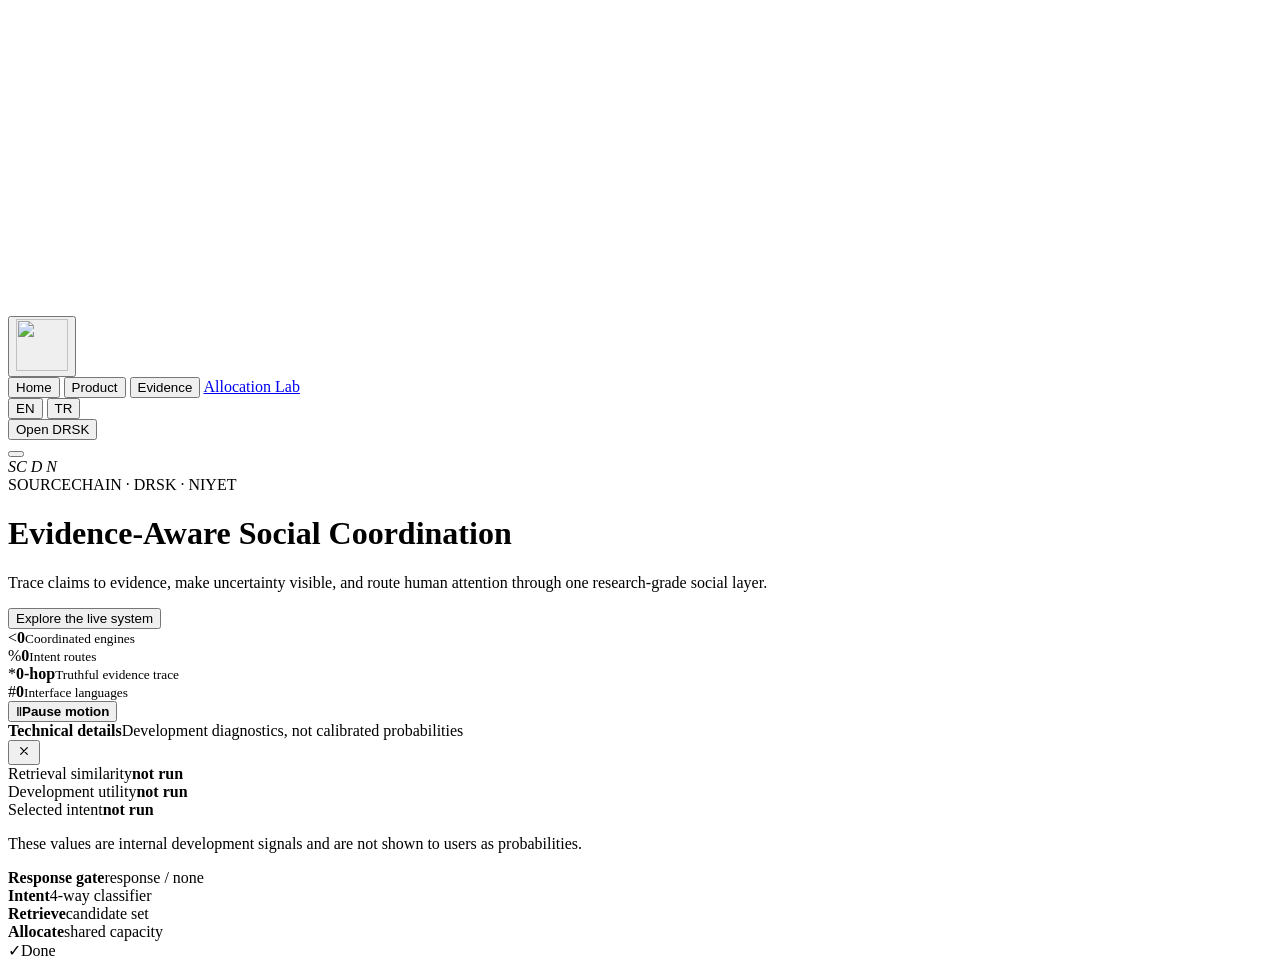
==== commit c9664b27: "feat(web): add full-bleed video landing" ====
--- a/web/index.html
+++ b/web/index.html
@@ -3,14 +3,15 @@
 <head>
   <meta charset="utf-8">
   <meta name="viewport" content="width=device-width, initial-scale=1">
-  <meta name="theme-color" content="#f6f8fa">
-  <meta name="description" content="DRSK — Hybrid Social Intelligence: Evidence Verification and Attention Routing for NSosyal">
-  <title>DRSK — Hybrid Social Intelligence</title>
+  <meta name="theme-color" content="#000000">
+  <meta name="description" content="DRSK connects evidence-aware verification with human attention routing.">
+  <title>Intelligence Designed To Evolve</title>
   <link rel="preconnect" href="https://fonts.googleapis.com">
   <link rel="preconnect" href="https://fonts.gstatic.com" crossorigin>
-  <link href="https://fonts.googleapis.com/css2?family=IBM+Plex+Mono:wght@400;500;600;700&family=Inter:wght@400;500;600;700&family=Space+Grotesk:wght@500;600;700&display=swap" rel="stylesheet">
-  <link rel="stylesheet" href="/styles.css?v=ui-rescue-1">
-  <link rel="stylesheet" href="/live.css?v=ui-rescue-1">
+  <link href="https://fonts.googleapis.com/css2?family=Inter:wght@400;500;600&amp;display=swap" rel="stylesheet">
+  <link href="https://db.onlinewebfonts.com/c/8cb707a9b8a73f8a7403336b861c3074?family=BubbledotICG-FinePos" rel="stylesheet">
+  <link rel="stylesheet" href="/styles.css?v=video-landing-1">
+  <link rel="stylesheet" href="/live.css?v=video-landing-1">
 </head>
 <body>
   <svg class="sr-only" aria-hidden="true">
@@ -28,26 +29,96 @@
     <symbol id="i-share" viewBox="0 0 24 24"><path d="M12 16V4m0 0L8.5 7.5M12 4l3.5 3.5M5 12v6.5A1.5 1.5 0 0 0 6.5 20h11a1.5 1.5 0 0 0 1.5-1.5V12" fill="none" stroke="currentColor" stroke-width="1.8" stroke-linecap="round" stroke-linejoin="round"/></symbol>
     <symbol id="i-close" viewBox="0 0 24 24"><path d="m7 7 10 10M17 7 7 17" fill="none" stroke="currentColor" stroke-width="1.8" stroke-linecap="round"/></symbol>
   </svg>
-  
+
+  <div class="landing-page" id="landingPage">
+    <div class="bg" aria-hidden="true">
+      <video class="bg-video" id="backgroundVideo" autoplay muted loop playsinline>
+        <source src="https://d8j0ntlcm91z4.cloudfront.net/user_38xzZboKViGWJOttwIXH07lWA1P/hf_20260809_012548_ef22562c-c0ae-4816-ad9d-f8922af4e6a7.mp4" type="video/mp4">
+      </video>
+    </div>
+
+    <div class="landing-shell">
+      <header class="landing-header">
+        <button class="landing-logo" type="button" data-open-experience aria-label="Open DRSK product">
+          <img src="/assets/logo.webp" alt="" width="52" height="52">
+        </button>
+
+        <nav class="landing-nav" aria-label="Landing navigation">
+          <button class="active" type="button" data-landing-home data-landing-key="navHome">Home</button>
+          <button type="button" data-open-experience data-landing-key="navProduct">Product</button>
+          <button type="button" data-open-evidence data-landing-key="navEvidence">Evidence</button>
+          <a href="/lab" data-landing-key="navAllocation">Allocation Lab</a>
+        </nav>
+
+        <div class="landing-actions">
+          <div class="landing-lang" role="group" aria-label="Language">
+            <button class="active" type="button" data-landing-lang="en" aria-pressed="true">EN</button>
+            <button type="button" data-landing-lang="tr" aria-pressed="false">TR</button>
+          </div>
+          <button class="landing-open" type="button" data-open-experience data-landing-key="openDrsk">Open DRSK</button>
+        </div>
+
+        <button class="menu-toggle" id="menuToggle" type="button" aria-label="Open navigation" aria-expanded="false" aria-controls="mobileMenu">
+          <span></span><span></span><span></span>
+        </button>
+      </header>
+
+      <main class="landing-hero" id="landingMain">
+        <div class="trust-row anim" style="--d:.05s">
+          <div class="trust-avatars" aria-hidden="true">
+            <span class="trust-avatar a1"><i>SC</i></span>
+            <span class="trust-avatar a2"><i>D</i></span>
+            <span class="trust-avatar a3"><i>N</i></span>
+          </div>
+          <span class="trust-pill" data-landing-key="trust">SOURCECHAIN · DRSK · NIYET</span>
+        </div>
+
+        <h1 class="landing-headline" aria-label="Evidence-aware social coordination">
+          <span style="--d:.12s" data-landing-key="headlineOne">Evidence-Aware</span>
+          <span style="--d:.3s" data-landing-key="headlineTwo">Social Coordination</span>
+        </h1>
+
+        <p class="landing-subhead anim" style="--d:.28s" data-landing-key="subhead">Trace claims to evidence, make uncertainty visible, and route human attention through one research-grade social layer.</p>
+        <button class="landing-cta anim" type="button" style="--d:.4s" data-open-experience data-landing-key="cta">Explore the live system</button>
+      </main>
+
+      <footer class="landing-footer">
+        <div class="landing-stats" aria-label="DRSK system scope">
+          <div class="landing-stat anim" style="--d:.5s" data-target="2" data-decimals="0"><span class="stat-symbol">&lt;</span><strong><span class="stat-value">0</span><span class="stat-suffix"></span></strong><small data-landing-key="statEngines">Coordinated engines</small></div>
+          <div class="landing-stat anim" style="--d:.58s" data-target="4" data-decimals="0"><span class="stat-symbol">%</span><strong><span class="stat-value">0</span><span class="stat-suffix"></span></strong><small data-landing-key="statIntents">Intent routes</small></div>
+          <div class="landing-stat anim" style="--d:.66s" data-target="1" data-decimals="0"><span class="stat-symbol">*</span><strong><span class="stat-value">0</span><span class="stat-suffix">-hop</span></strong><small data-landing-key="statTrace">Truthful evidence trace</small></div>
+          <div class="landing-stat anim" style="--d:.74s" data-target="2" data-decimals="0"><span class="stat-symbol">#</span><strong><span class="stat-value">0</span><span class="stat-suffix"></span></strong><small data-landing-key="statLanguages">Interface languages</small></div>
+        </div>
+        <button class="video-toggle" id="videoToggle" type="button" aria-pressed="false"><span aria-hidden="true">Ⅱ</span><b data-landing-key="pauseMotion">Pause motion</b></button>
+      </footer>
+    </div>
+
+    <div class="menu-overlay" id="mobileMenu" hidden>
+      <div class="mobile-menu-sheet" role="dialog" aria-modal="true" aria-label="Navigation">
+        <button class="active" type="button" data-landing-home data-landing-key="navHome">Home</button>
+        <button type="button" data-open-experience data-landing-key="navProduct">Product</button>
+        <button type="button" data-open-evidence data-landing-key="navEvidence">Evidence</button>
+        <a href="/lab" data-landing-key="navAllocation">Allocation Lab</a>
+        <button class="mobile-open-cta" type="button" data-open-experience data-landing-key="openDrsk">Open DRSK</button>
+      </div>
+    </div>
+  </div>
+
+  <section class="experience-overlay" id="productExperience" hidden aria-label="DRSK product experience">
+    <button class="experience-close" id="experienceClose" type="button" aria-label="Return to landing"><span aria-hidden="true">×</span><b data-landing-key="backLanding">Back to landing</b></button>
   <a class="skip-link" href="#feedTop" data-i18n="skipToFeed">Skip to feed</a>
 
-  <!-- Top Product Navigation Bar -->
   <header class="product-nav">
     <a class="product-wordmark" href="/" aria-label="DRSK home">
       <span class="drsk-glyph" aria-hidden="true"><i></i><i></i><i></i></span>
-      <span>
-        <strong>DRSK</strong>
-        <small data-i18n="productDescriptor">Hybrid Social Intelligence</small>
-      </span>
+      <span><strong>DRSK</strong><small data-i18n="productDescriptor">Evidence-aware social coordination</small></span>
     </a>
-    
     <nav class="product-links" aria-label="Product navigation" data-i18n-aria="productNav">
       <a class="active" href="#feedTop" data-i18n="feed">Feed</a>
       <a href="#evidenceCard" data-i18n="evidenceNav">Evidence</a>
       <a href="/lab" data-i18n="allocationLab">Allocation Lab</a>
       <button id="openTechnical" type="button" data-i18n="technical">Technical</button>
     </nav>
-    
     <div class="nav-actions">
       <span class="prototype-mark" data-i18n="researchPrototype">Research prototype</span>
       <div class="lang-switch" role="group" aria-label="Language" data-i18n-aria="languageLabel">
@@ -57,19 +128,12 @@
     </div>
   </header>
 
-  <!-- App Shell: 3 Column Layout -->
   <div class="app-shell">
-    
-    <!-- Left Navigation Rail -->
     <aside class="left-rail" aria-label="Primary navigation" data-i18n-aria="primaryNav">
       <div class="ns-brand">
         <div class="ns-mark" aria-hidden="true">N</div>
-        <div class="ns-brand-copy">
-          <strong>NSosyal</strong>
-          <span>Concept Integration</span>
-        </div>
-      </div>
-      
+        <div class="ns-brand-copy"><strong>NSosyal</strong><span>concept integration</span></div>
+      </div>
       <nav class="nav-list">
         <button class="nav-item active" type="button"><svg class="nav-icon"><use href="#i-home"></use></svg><span class="nav-label" data-i18n="feed">Feed</span></button>
         <button class="nav-item" type="button"><svg class="nav-icon"><use href="#i-search"></use></svg><span class="nav-label" data-i18n="explore">Explore</span></button>
@@ -77,30 +141,21 @@
         <button class="nav-item" type="button"><svg class="nav-icon"><use href="#i-message"></use></svg><span class="nav-label" data-i18n="messages">Messages</span></button>
         <button class="nav-item" type="button"><svg class="nav-icon"><use href="#i-user"></use></svg><span class="nav-label" data-i18n="profile">Profile</span></button>
       </nav>
-      
       <button class="compose-main" type="button"><span data-i18n="compose">Post</span></button>
-      
       <div class="layer-card">
         <div class="layer-row">
           <div class="mini-orb" aria-hidden="true"></div>
-          <div class="layer-copy">
-            <strong>DRSK / NIYET</strong>
-            <span data-i18n="layerSub">interaction layer</span>
-          </div>
+          <div class="layer-copy"><strong>DRSK / NIYET</strong><span data-i18n="layerSub">interaction layer</span></div>
         </div>
         <p class="layer-note" data-i18n="layerNote">Concept integration for NSosyal. Research prototype.</p>
       </div>
     </aside>
 
-    <!-- Center Feed Column -->
     <main class="feed-column" id="feedTop">
-      
-      <!-- Feed Topbar -->
       <header class="feed-header">
         <div class="feed-topline">
           <div class="feed-title" data-i18n="feed">Feed</div>
           <div class="header-actions">
-            <button class="reset-demo" id="resetDemo" type="button" data-i18n="reset">Reset demo</button>
             <span class="pipeline-state" id="pipelineState">checking pipeline</span>
             <span class="demo-badge" data-i18n="concept">Concept prototype</span>
           </div>
@@ -111,30 +166,19 @@
         </div>
       </header>
 
-      <!-- DRSK Hero Bridge Banner -->
       <section class="feed-hero" aria-labelledby="feedHeroTitle">
         <div class="hero-copy">
           <span class="hero-kicker"><i aria-hidden="true"></i><span data-i18n="heroKicker">Context before reaction</span></span>
           <h1 id="feedHeroTitle" data-i18n="heroTitle">A social feed that can trace evidence and route human attention.</h1>
-          <p data-i18n="heroText">DRSK connects SOURCECHAIN verification with NIYET coordination—without hiding uncertainty or presenting development signals as probabilities.</p>
+          <p data-i18n="heroText">DRSK connects SOURCECHAIN verification with NIYET coordination—without hiding uncertainty or pretending development signals are probabilities.</p>
         </div>
         <div class="system-bridge" aria-label="DRSK system layers" data-i18n-aria="systemLayers">
-          <div class="system-node sourcechain-node">
-            <span>SOURCECHAIN</span>
-            <strong data-i18n="verifyClaims">Verify claims</strong>
-          </div>
-          <div class="bridge-line" aria-hidden="true">
-            <b>DRSK</b>
-            <i></i>
-          </div>
-          <div class="system-node niyet-node">
-            <span>NIYET</span>
-            <strong data-i18n="routeAttention">Route attention</strong>
-          </div>
+          <div class="system-node sourcechain-node"><span>SOURCECHAIN</span><strong data-i18n="verifyClaims">Verify claims</strong></div>
+          <div class="bridge-line" aria-hidden="true"><i></i><b>DRSK</b></div>
+          <div class="system-node niyet-node"><span>NIYET</span><strong data-i18n="routeAttention">Route attention</strong></div>
         </div>
       </section>
 
-      <!-- Post Composer -->
       <section class="composer" aria-labelledby="composerLabel">
         <div class="composer-grid">
           <div class="avatar" aria-hidden="true">AB</div>
@@ -144,21 +188,16 @@
             <div class="demo-prompts" aria-label="Demo prompts" data-i18n-aria="demoPrompts">
               <button class="demo-chip" type="button" data-demo="help" data-i18n="demoHelp">Try: ask for help</button>
               <button class="demo-chip" type="button" data-demo="collab" data-i18n="demoCollab">Try: find a collaborator</button>
-              <button class="demo-chip" type="button" data-demo="claim" data-i18n="demoClaim">Try: check claim & distortions</button>
               <button class="demo-chip" type="button" data-demo="normal" data-i18n="demoNormal">Try: normal post</button>
             </div>
           </div>
         </div>
 
-        <!-- Intent Suggestion Panel (NIYET) -->
-        <div class="intent-panel" id="intentPanel" aria-live="polite">
+        <div class="intent-panel ai-surface" id="intentPanel" aria-live="polite">
           <div class="intent-head">
             <div class="intent-brand">
               <div class="mini-orb" aria-hidden="true"></div>
-              <div>
-                <strong data-i18n="intentTitle">This post may need a human response</strong>
-                <span data-i18n="intentSub">NIYET suggests an intent. You confirm before routing.</span>
-              </div>
+              <div><strong data-i18n="intentTitle">This post may need a human response</strong><span data-i18n="intentSub">NIYET suggests an intent. You confirm before routing.</span></div>
             </div>
             <span class="confidence" data-i18n="modelSuggestion">model suggestion</span>
           </div>
@@ -178,19 +217,12 @@
           </div>
         </div>
 
-        <!-- Dynamic Route Result Bar -->
         <div class="route-result" id="routeResult" aria-live="polite"></div>
 
-        <!-- Evidence Check Card (SOURCECHAIN) -->
         <section class="evidence-card" id="evidenceCard" hidden aria-labelledby="evidenceHeading">
           <button class="evidence-summary" id="evidenceToggle" type="button" aria-expanded="false" aria-controls="evidenceDetails">
-            <div class="evidence-summary-main">
-              <span class="evidence-status-mark" aria-hidden="true">i</span>
-              <div>
-                <strong id="evidenceHeading" data-i18n="evidenceTitle">Evidence check</strong>
-                <small id="evidenceStatus" data-i18n="evidenceWaiting">Not checked</small>
-              </div>
-            </div>
+            <span class="evidence-status-mark" aria-hidden="true">i</span>
+            <span><strong id="evidenceHeading" data-i18n="evidenceTitle">Evidence check</strong><small id="evidenceStatus" data-i18n="evidenceWaiting">Not checked</small></span>
             <span class="evidence-toggle-label" data-i18n="showEvidence">Show evidence</span>
           </button>
           <div class="evidence-details" id="evidenceDetails" hidden>
@@ -199,12 +231,11 @@
             <div class="evidence-list" id="evidenceList"></div>
             <div class="resolution-row">
               <span id="resolutionStatus"></span>
-              <button class="ask-person-btn" id="askPerson" type="button" data-i18n="askPerson">Ask a relevant person</button>
+              <button class="soft-btn ask-person-btn" id="askPerson" type="button" data-i18n="askPerson">Ask a relevant person</button>
             </div>
           </div>
         </section>
 
-        <!-- Composer Bottom Toolbar -->
         <div class="composer-meta">
           <div class="composer-tools" aria-label="Post tools" data-i18n-aria="postTools">
             <button class="icon-btn" type="button" aria-label="Media" data-i18n-aria="media"><svg><use href="#i-image"></use></svg></button>
@@ -215,59 +246,39 @@
         </div>
       </section>
 
-      <!-- Feed Posts Container -->
       <div id="feedPosts">
-        <!-- Seeded Post 1 -->
         <article class="post-card">
           <div class="post-grid">
             <div class="avatar green" aria-hidden="true">DA</div>
             <div>
-              <div class="post-head">
-                <span class="post-name">Deniz A.</span>
-                <span class="post-handle">@deniz.control</span>
-                <span class="post-time">· 12m</span>
-              </div>
+              <div class="post-head"><span class="post-name">Deniz A.</span><span class="post-handle">@deniz.control</span><span class="post-time">· 12m</span></div>
               <p class="post-copy" data-i18n="post1Copy">We finally got the robot stable on straight lines. Turns are still the hard part. Testing a new PID profile tonight.</p>
               <div class="media-card">
-                <div class="robot-visual">
-                  <div class="signal-line" aria-hidden="true">
-                    <svg viewBox="0 0 500 80" preserveAspectRatio="none">
-                      <path d="M0 55 C40 20 55 65 90 40 S140 18 170 45 S230 67 260 36 S325 20 350 44 S420 57 500 31" fill="none" stroke="rgba(37,99,235,.75)" stroke-width="2.5" stroke-linecap="round"/>
-                    </svg>
-                  </div>
-                </div>
-                <div class="media-caption">
-                  <span data-i18n="demoMedia">PID response trace · demo media</span>
-                  <span>v0.4</span>
-                </div>
+                <div class="robot-visual"><div class="signal-line" aria-hidden="true"><svg viewBox="0 0 500 80" preserveAspectRatio="none"><path d="M0 55 C40 20 55 65 90 40 S140 18 170 45 S230 67 260 36 S325 20 350 44 S420 57 500 31" fill="none" stroke="rgba(40,100,255,.65)" stroke-width="3" stroke-linecap="round"/></svg></div></div>
+                <div class="media-caption"><span data-i18n="demoMedia">PID response trace · demo media</span><span>v0.4</span></div>
               </div>
               <div class="post-actions">
-                <button class="post-action" data-action="reply" type="button" aria-label="Reply" data-i18n-aria="reply"><svg aria-hidden="true"><use href="#i-reply"></use></svg><span>18</span></button>
-                <button class="post-action" data-action="repost" type="button" aria-label="Repost" data-i18n-aria="repost"><svg aria-hidden="true"><use href="#i-repeat"></use></svg><span>7</span></button>
-                <button class="post-action" data-action="like" type="button" aria-label="Like" data-i18n-aria="like"><svg aria-hidden="true"><use href="#i-heart"></use></svg><span>84</span></button>
-                <button class="post-action" data-action="share" type="button" aria-label="Share" data-i18n-aria="share"><svg aria-hidden="true"><use href="#i-share"></use></svg></button>
+                <button class="post-action" type="button" aria-label="Reply" data-i18n-aria="reply"><svg aria-hidden="true"><use href="#i-reply"></use></svg><span>18</span></button>
+                <button class="post-action" type="button" aria-label="Repost" data-i18n-aria="repost"><svg aria-hidden="true"><use href="#i-repeat"></use></svg><span>7</span></button>
+                <button class="post-action" type="button" aria-label="Like" data-i18n-aria="like"><svg aria-hidden="true"><use href="#i-heart"></use></svg><span>84</span></button>
+                <button class="post-action" type="button" aria-label="Share" data-i18n-aria="share"><svg aria-hidden="true"><use href="#i-share"></use></svg></button>
               </div>
             </div>
           </div>
         </article>
 
-        <!-- Seeded Post 2 (NIYET Routed) -->
         <article class="post-card">
           <div class="post-grid">
             <div class="avatar alt" aria-hidden="true">MK</div>
             <div>
-              <div class="post-head">
-                <span class="post-name">Mert K.</span>
-                <span class="post-handle">@mert.dev</span>
-                <span class="post-time">· 38m</span>
-              </div>
+              <div class="post-head"><span class="post-name">Mert K.</span><span class="post-handle">@mert.dev</span><span class="post-time">· 38m</span></div>
               <p class="post-copy" data-i18n="post2Copy">Looking for one frontend developer for a weekend prototype. React is enough. Small team, clear scope.</p>
               <div class="niyet-tag"><span class="niyet-dot"></span><span data-i18n="routed">Routed with NIYET</span></div>
               <div class="post-actions">
-                <button class="post-action" data-action="reply" type="button" aria-label="Reply" data-i18n-aria="reply"><svg aria-hidden="true"><use href="#i-reply"></use></svg><span>11</span></button>
-                <button class="post-action" data-action="repost" type="button" aria-label="Repost" data-i18n-aria="repost"><svg aria-hidden="true"><use href="#i-repeat"></use></svg><span>5</span></button>
-                <button class="post-action" data-action="like" type="button" aria-label="Like" data-i18n-aria="like"><svg aria-hidden="true"><use href="#i-heart"></use></svg><span>32</span></button>
-                <button class="post-action" data-action="share" type="button" aria-label="Share" data-i18n-aria="share"><svg aria-hidden="true"><use href="#i-share"></use></svg></button>
+                <button class="post-action" type="button" aria-label="Reply" data-i18n-aria="reply"><svg aria-hidden="true"><use href="#i-reply"></use></svg><span>11</span></button>
+                <button class="post-action" type="button" aria-label="Repost" data-i18n-aria="repost"><svg aria-hidden="true"><use href="#i-repeat"></use></svg><span>5</span></button>
+                <button class="post-action" type="button" aria-label="Like" data-i18n-aria="like"><svg aria-hidden="true"><use href="#i-heart"></use></svg><span>32</span></button>
+                <button class="post-action" type="button" aria-label="Share" data-i18n-aria="share"><svg aria-hidden="true"><use href="#i-share"></use></svg></button>
               </div>
             </div>
           </div>
@@ -275,33 +286,18 @@
       </div>
     </main>
 
-    <!-- Right Rail: Context & Responder View -->
     <aside class="right-rail" aria-label="Context sidebar" data-i18n-aria="contextSidebar">
-      <label class="search-box">
-        <svg><use href="#i-search"></use></svg>
-        <span class="sr-only" data-i18n="search">Search NSosyal</span>
-        <input type="search" data-i18n-placeholder="search" placeholder="Search NSosyal">
-      </label>
-
-      <!-- Responder Preview Panel -->
+      <label class="search-box"><svg><use href="#i-search"></use></svg><span class="sr-only" data-i18n="search">Search NSosyal</span><input type="search" data-i18n-placeholder="search" placeholder="Search NSosyal"></label>
+
       <section class="side-panel">
         <div class="side-panel-head">
-          <div class="side-panel-title">
-            <div class="mini-orb" aria-hidden="true"></div>
-            <div>
-              <strong data-i18n="previewTitle">Responder preview</strong>
-              <span data-i18n="previewSub">What a routed request looks like on the other side</span>
-            </div>
-          </div>
+          <div class="side-panel-title"><div class="mini-orb" aria-hidden="true"></div><div><strong data-i18n="previewTitle">Responder preview</strong><span data-i18n="previewSub">What a routed request looks like on the other side</span></div></div>
           <span class="live-pill" data-i18n="live">live</span>
         </div>
 
-        <div class="match-card empty" id="matchState" data-state="empty">
-          <div class="match-top">
-            <span class="match-type" id="matchType" data-i18n="waiting">WAITING</span>
-            <span class="match-score status" id="matchStatus" data-i18n="noRoute">no route yet</span>
-          </div>
-          <p id="matchPostText" data-i18n="previewEmpty">Route a response-seeking post to see the responder side.</p>
+        <div class="match-card ai-surface empty" id="matchState" data-state="empty">
+          <div class="match-top"><span class="match-type" id="matchType" data-i18n="waiting">WAITING</span><span class="match-score status" id="matchStatus" data-i18n="noRoute">no route yet</span></div>
+          <p id="matchPostText" data-i18n="previewEmpty">Use one of the demo posts or write a Turkish response-seeking post.</p>
           <div class="match-reasons" id="matchReasons"></div>
           <button class="soft-btn" id="explainMatch" type="button" disabled data-i18n="technicalDetails">Technical details</button>
           <div class="match-actions">
@@ -310,49 +306,27 @@
           </div>
         </div>
 
-        <!-- Matching Window (Batch Coordination) -->
         <div class="matching-window" id="matchingWindow" aria-live="polite"></div>
 
-        <!-- Capacity Budget Tracker -->
         <div class="budget-box">
-          <div class="budget-line">
-            <span data-i18n="attention">Session capacity</span>
-            <strong class="budget-count" id="budgetCount">Browser-session state</strong>
-          </div>
+          <div class="budget-line"><span data-i18n="attention">Session capacity</span><strong class="budget-count" id="budgetCount">Browser-session state</strong></div>
           <div class="budget-track"><div class="budget-fill" id="budgetFill"></div></div>
           <div class="pause-row">
-            <div class="pause-copy">
-              <strong id="pauseTitle" data-i18n="pause">Routing is on</strong>
-              <span data-i18n="pauseSub">The matched responder can pause new requests</span>
-            </div>
+            <div class="pause-copy"><strong id="pauseTitle" data-i18n="pause">Routing is on</strong><span data-i18n="pauseSub">The matched responder can pause new requests</span></div>
             <button class="switch" id="routingSwitch" type="button" aria-label="Toggle NIYET routing" data-i18n-aria="toggleRouting" aria-pressed="true"></button>
           </div>
         </div>
       </section>
 
-      <!-- Trending Section -->
       <section class="side-panel">
         <div class="trends-head" data-i18n="trends">Trends for you</div>
-        <div class="trend">
-          <div class="trend-kicker" data-i18n="trendTechnology">Technology · Trending</div>
-          <strong>TEKNOFEST 2026</strong>
-          <span data-i18n="demoFeed">demo feed</span>
-        </div>
-        <div class="trend">
-          <div class="trend-kicker" data-i18n="trendAi">AI · Trending</div>
-          <strong data-i18n="trend2">Artificial Intelligence</strong>
-          <span data-i18n="demoFeed">demo feed</span>
-        </div>
-        <div class="trend">
-          <div class="trend-kicker" data-i18n="trendEngineering">Engineering · Trending</div>
-          <strong data-i18n="trend3">Robotics</strong>
-          <span data-i18n="demoFeed">demo feed</span>
-        </div>
+        <div class="trend"><div class="trend-kicker" data-i18n="trendTechnology">Technology · Trending</div><strong>TEKNOFEST 2026</strong><span data-i18n="demoFeed">demo feed</span></div>
+        <div class="trend"><div class="trend-kicker" data-i18n="trendAi">AI · Trending</div><strong data-i18n="trend2">Artificial Intelligence</strong><span data-i18n="demoFeed">demo feed</span></div>
+        <div class="trend"><div class="trend-kicker" data-i18n="trendEngineering">Engineering · Trending</div><strong data-i18n="trend3">Robotics</strong><span data-i18n="demoFeed">demo feed</span></div>
       </section>
     </aside>
   </div>
 
-  <!-- Mobile Bottom Navigation -->
   <nav class="mobile-nav" aria-label="Mobile navigation" data-i18n-aria="mobileNav">
     <button class="active" type="button" aria-label="Feed" data-i18n-aria="feed"><svg><use href="#i-home"></use></svg></button>
     <button type="button" aria-label="Explore" data-i18n-aria="explore"><svg><use href="#i-search"></use></svg></button>
@@ -360,33 +334,18 @@
     <button type="button" aria-label="Messages" data-i18n-aria="messages"><svg><use href="#i-message"></use></svg></button>
     <button type="button" aria-label="Profile" data-i18n-aria="profile"><svg><use href="#i-user"></use></svg></button>
   </nav>
-
-  <!-- Technical Modal Sheet -->
+  </section>
+
   <div class="explain-sheet" id="explainSheet" role="dialog" aria-modal="true" aria-labelledby="sheetHeading">
     <div class="sheet">
       <div class="sheet-head">
-        <div class="sheet-title">
-          <div class="mini-orb" aria-hidden="true"></div>
-          <div>
-            <strong id="sheetHeading" data-i18n="technicalDetails">Technical details</strong>
-            <span data-i18n="techSub">Development diagnostics, not calibrated probabilities</span>
-          </div>
-        </div>
+        <div class="sheet-title"><div class="mini-orb" aria-hidden="true"></div><div><strong id="sheetHeading" data-i18n="technicalDetails">Technical details</strong><span data-i18n="techSub">Development diagnostics, not calibrated probabilities</span></div></div>
         <button class="close-sheet" id="closeSheet" type="button" aria-label="Close" data-i18n-aria="close"><svg width="16" height="16"><use href="#i-close"></use></svg></button>
       </div>
       <div class="score-grid">
-        <div class="score-item">
-          <span data-i18n="retrievalSimilarity">Retrieval similarity</span>
-          <strong class="text-value" id="technicalSimilarity" data-i18n="notRun">not run</strong>
-        </div>
-        <div class="score-item">
-          <span data-i18n="developmentUtility">Development utility</span>
-          <strong class="text-value" id="technicalUtility" data-i18n="notRun">not run</strong>
-        </div>
-        <div class="score-item">
-          <span data-i18n="selectedIntent">Selected intent</span>
-          <strong class="text-value" id="technicalIntent" data-i18n="notRun">not run</strong>
-        </div>
+        <div class="score-item"><span data-i18n="retrievalSimilarity">Retrieval similarity</span><strong class="text-value" id="technicalSimilarity" data-i18n="notRun">not run</strong></div>
+        <div class="score-item"><span data-i18n="developmentUtility">Development utility</span><strong class="text-value" id="technicalUtility" data-i18n="notRun">not run</strong></div>
+        <div class="score-item"><span data-i18n="selectedIntent">Selected intent</span><strong class="text-value" id="technicalIntent" data-i18n="notRun">not run</strong></div>
       </div>
       <p class="tech-note" data-i18n="techNote">These values are internal development signals and are not shown to users as probabilities.</p>
       <div class="route-flow">
@@ -398,12 +357,8 @@
     </div>
   </div>
 
-  <!-- Toast Container -->
-  <div class="toast" id="toast" role="status" aria-live="polite">
-    <span class="toast-check">✓</span>
-    <span id="toastText">Done</span>
-  </div>
-
-  <script src="/app.js?v=ui-rescue-1" defer></script>
+  <div class="toast" id="toast" role="status" aria-live="polite"><span class="toast-check">✓</span><span id="toastText">Done</span></div>
+  <script src="/main.js?v=video-landing-1" defer></script>
+  <script src="/app.js?v=video-landing-1" defer></script>
 </body>
 </html>
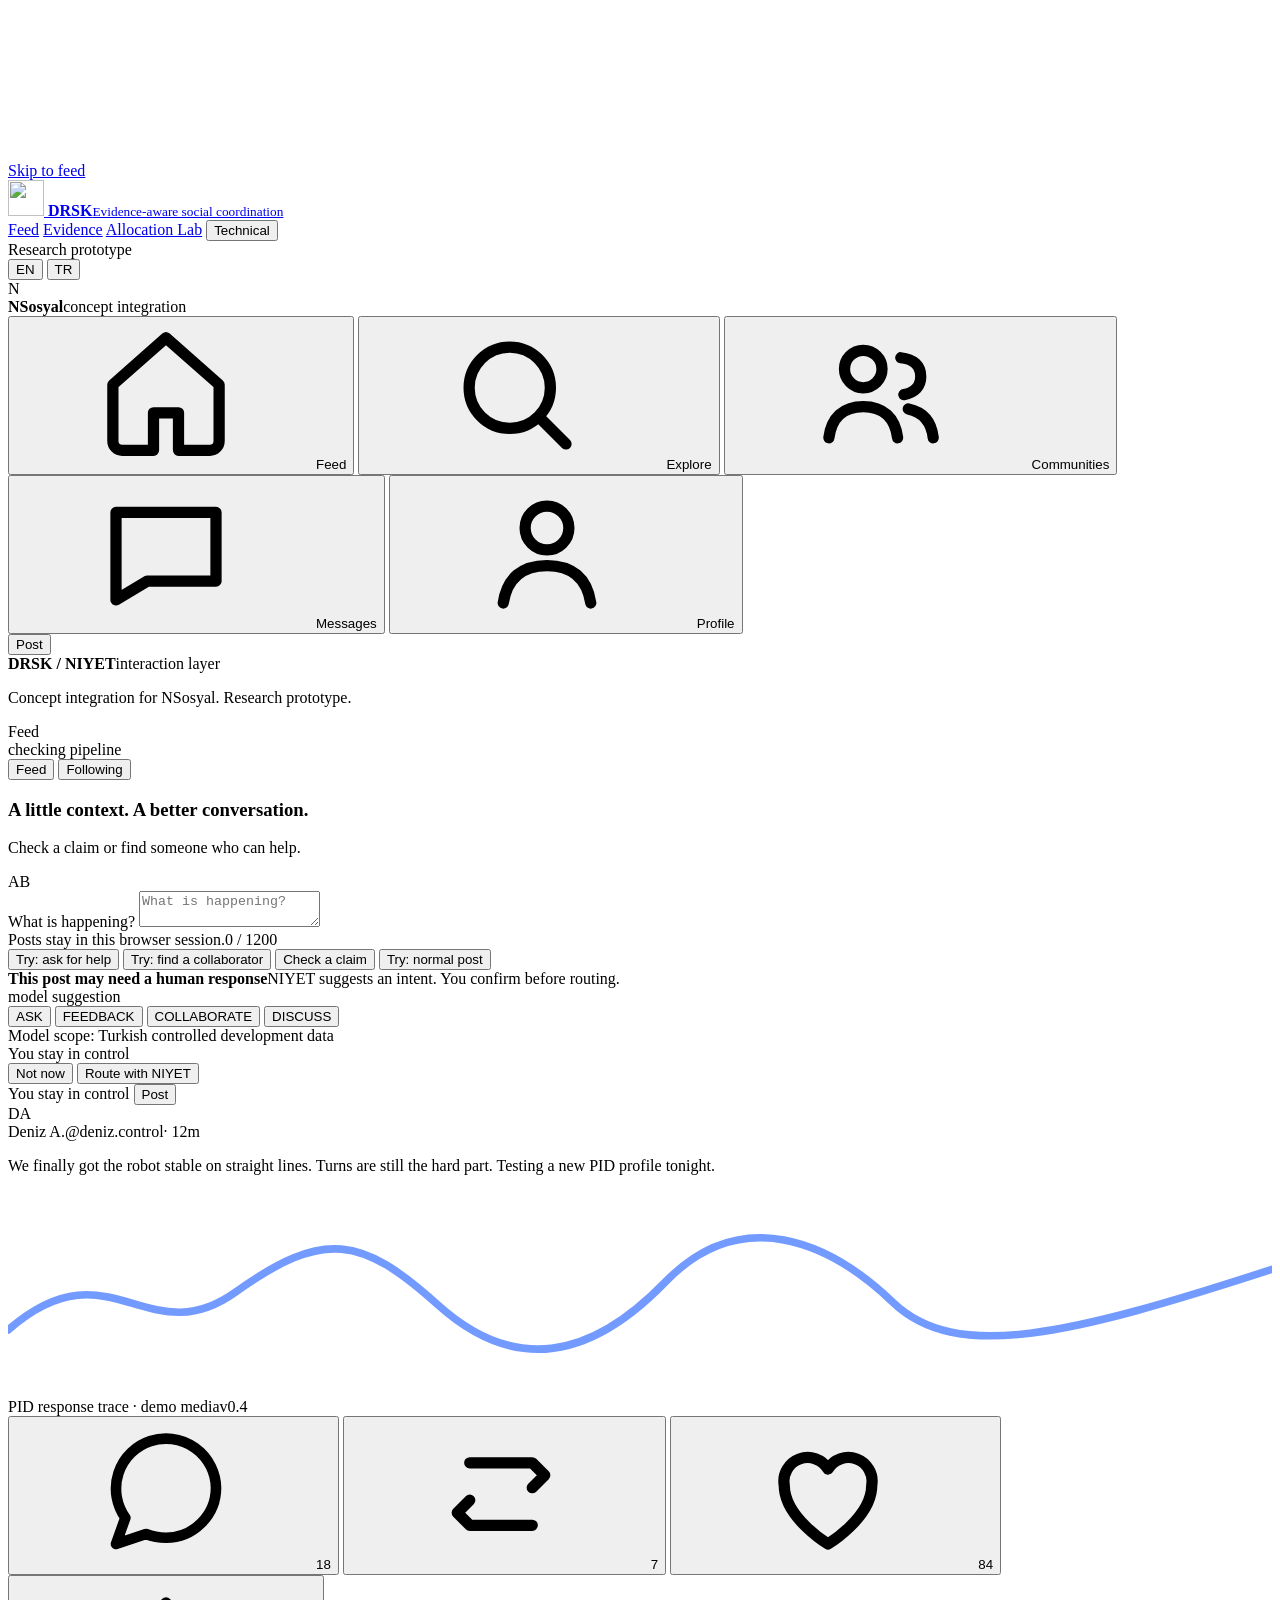
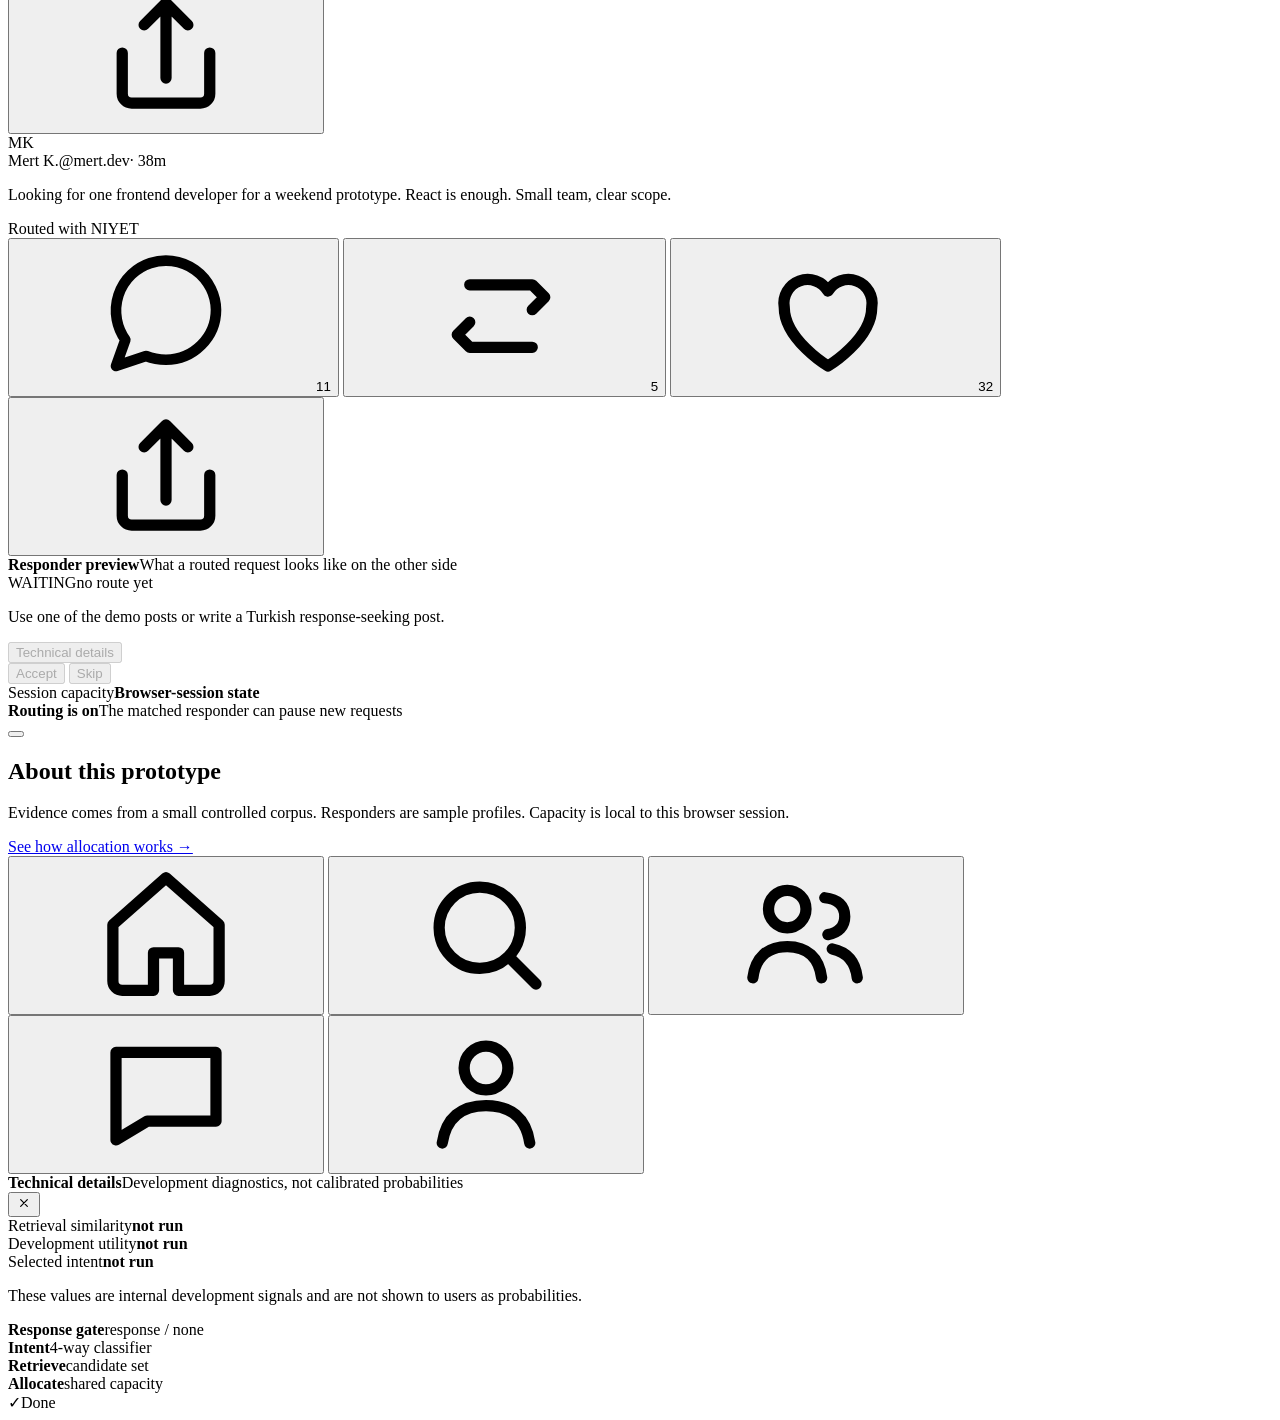
==== commit f5f691ec: "Rebuild DRSK frontend with accessible workflows and Sites hosting" ====
--- a/web/index.html
+++ b/web/index.html
@@ -3,15 +3,11 @@
 <head>
   <meta charset="utf-8">
   <meta name="viewport" content="width=device-width, initial-scale=1">
-  <meta name="theme-color" content="#000000">
+  <meta name="theme-color" content="#f5f7fb">
   <meta name="description" content="DRSK connects evidence-aware verification with human attention routing.">
-  <title>Intelligence Designed To Evolve</title>
-  <link rel="preconnect" href="https://fonts.googleapis.com">
-  <link rel="preconnect" href="https://fonts.gstatic.com" crossorigin>
-  <link href="https://fonts.googleapis.com/css2?family=Inter:wght@400;500;600&amp;display=swap" rel="stylesheet">
-  <link href="https://db.onlinewebfonts.com/c/8cb707a9b8a73f8a7403336b861c3074?family=BubbledotICG-FinePos" rel="stylesheet">
-  <link rel="stylesheet" href="/styles.css?v=video-landing-1">
-  <link rel="stylesheet" href="/live.css?v=video-landing-1">
+  <title>DRSK · Evidence & human help</title>
+  <link rel="icon" href="/assets/logo.webp" type="image/webp">
+  <link rel="stylesheet" href="/design-system.css?v=drsk-system-2">
 </head>
 <body>
   <svg class="sr-only" aria-hidden="true">
@@ -30,92 +26,17 @@
     <symbol id="i-close" viewBox="0 0 24 24"><path d="m7 7 10 10M17 7 7 17" fill="none" stroke="currentColor" stroke-width="1.8" stroke-linecap="round"/></symbol>
   </svg>
 
-  <div class="landing-page" id="landingPage">
-    <div class="bg" aria-hidden="true">
-      <video class="bg-video" id="backgroundVideo" autoplay muted loop playsinline>
-        <source src="https://d8j0ntlcm91z4.cloudfront.net/user_38xzZboKViGWJOttwIXH07lWA1P/hf_20260809_012548_ef22562c-c0ae-4816-ad9d-f8922af4e6a7.mp4" type="video/mp4">
-      </video>
-    </div>
-
-    <div class="landing-shell">
-      <header class="landing-header">
-        <button class="landing-logo" type="button" data-open-experience aria-label="Open DRSK product">
-          <img src="/assets/logo.webp" alt="" width="52" height="52">
-        </button>
-
-        <nav class="landing-nav" aria-label="Landing navigation">
-          <button class="active" type="button" data-landing-home data-landing-key="navHome">Home</button>
-          <button type="button" data-open-experience data-landing-key="navProduct">Product</button>
-          <button type="button" data-open-evidence data-landing-key="navEvidence">Evidence</button>
-          <a href="/lab" data-landing-key="navAllocation">Allocation Lab</a>
-        </nav>
-
-        <div class="landing-actions">
-          <div class="landing-lang" role="group" aria-label="Language">
-            <button class="active" type="button" data-landing-lang="en" aria-pressed="true">EN</button>
-            <button type="button" data-landing-lang="tr" aria-pressed="false">TR</button>
-          </div>
-          <button class="landing-open" type="button" data-open-experience data-landing-key="openDrsk">Open DRSK</button>
-        </div>
-
-        <button class="menu-toggle" id="menuToggle" type="button" aria-label="Open navigation" aria-expanded="false" aria-controls="mobileMenu">
-          <span></span><span></span><span></span>
-        </button>
-      </header>
-
-      <main class="landing-hero" id="landingMain">
-        <div class="trust-row anim" style="--d:.05s">
-          <div class="trust-avatars" aria-hidden="true">
-            <span class="trust-avatar a1"><i>SC</i></span>
-            <span class="trust-avatar a2"><i>D</i></span>
-            <span class="trust-avatar a3"><i>N</i></span>
-          </div>
-          <span class="trust-pill" data-landing-key="trust">SOURCECHAIN · DRSK · NIYET</span>
-        </div>
-
-        <h1 class="landing-headline" aria-label="Evidence-aware social coordination">
-          <span style="--d:.12s" data-landing-key="headlineOne">Evidence-Aware</span>
-          <span style="--d:.3s" data-landing-key="headlineTwo">Social Coordination</span>
-        </h1>
-
-        <p class="landing-subhead anim" style="--d:.28s" data-landing-key="subhead">Trace claims to evidence, make uncertainty visible, and route human attention through one research-grade social layer.</p>
-        <button class="landing-cta anim" type="button" style="--d:.4s" data-open-experience data-landing-key="cta">Explore the live system</button>
-      </main>
-
-      <footer class="landing-footer">
-        <div class="landing-stats" aria-label="DRSK system scope">
-          <div class="landing-stat anim" style="--d:.5s" data-target="2" data-decimals="0"><span class="stat-symbol">&lt;</span><strong><span class="stat-value">0</span><span class="stat-suffix"></span></strong><small data-landing-key="statEngines">Coordinated engines</small></div>
-          <div class="landing-stat anim" style="--d:.58s" data-target="4" data-decimals="0"><span class="stat-symbol">%</span><strong><span class="stat-value">0</span><span class="stat-suffix"></span></strong><small data-landing-key="statIntents">Intent routes</small></div>
-          <div class="landing-stat anim" style="--d:.66s" data-target="1" data-decimals="0"><span class="stat-symbol">*</span><strong><span class="stat-value">0</span><span class="stat-suffix">-hop</span></strong><small data-landing-key="statTrace">Truthful evidence trace</small></div>
-          <div class="landing-stat anim" style="--d:.74s" data-target="2" data-decimals="0"><span class="stat-symbol">#</span><strong><span class="stat-value">0</span><span class="stat-suffix"></span></strong><small data-landing-key="statLanguages">Interface languages</small></div>
-        </div>
-        <button class="video-toggle" id="videoToggle" type="button" aria-pressed="false"><span aria-hidden="true">Ⅱ</span><b data-landing-key="pauseMotion">Pause motion</b></button>
-      </footer>
-    </div>
-
-    <div class="menu-overlay" id="mobileMenu" hidden>
-      <div class="mobile-menu-sheet" role="dialog" aria-modal="true" aria-label="Navigation">
-        <button class="active" type="button" data-landing-home data-landing-key="navHome">Home</button>
-        <button type="button" data-open-experience data-landing-key="navProduct">Product</button>
-        <button type="button" data-open-evidence data-landing-key="navEvidence">Evidence</button>
-        <a href="/lab" data-landing-key="navAllocation">Allocation Lab</a>
-        <button class="mobile-open-cta" type="button" data-open-experience data-landing-key="openDrsk">Open DRSK</button>
-      </div>
-    </div>
-  </div>
-
-  <section class="experience-overlay" id="productExperience" hidden aria-label="DRSK product experience">
-    <button class="experience-close" id="experienceClose" type="button" aria-label="Return to landing"><span aria-hidden="true">×</span><b data-landing-key="backLanding">Back to landing</b></button>
+  <section id="productExperience" aria-label="DRSK workspace">
   <a class="skip-link" href="#feedTop" data-i18n="skipToFeed">Skip to feed</a>
 
   <header class="product-nav">
     <a class="product-wordmark" href="/" aria-label="DRSK home">
-      <span class="drsk-glyph" aria-hidden="true"><i></i><i></i><i></i></span>
+      <img src="/assets/logo.webp" width="36" height="36" alt="">
       <span><strong>DRSK</strong><small data-i18n="productDescriptor">Evidence-aware social coordination</small></span>
     </a>
     <nav class="product-links" aria-label="Product navigation" data-i18n-aria="productNav">
-      <a class="active" href="#feedTop" data-i18n="feed">Feed</a>
-      <a href="#evidenceCard" data-i18n="evidenceNav">Evidence</a>
+      <a class="active" href="#feed" data-i18n="feed">Feed</a>
+      <a href="/?open=evidence" data-i18n="evidenceNav">Evidence</a>
       <a href="/lab" data-i18n="allocationLab">Allocation Lab</a>
       <button id="openTechnical" type="button" data-i18n="technical">Technical</button>
     </nav>
@@ -135,11 +56,11 @@
         <div class="ns-brand-copy"><strong>NSosyal</strong><span>concept integration</span></div>
       </div>
       <nav class="nav-list">
-        <button class="nav-item active" type="button"><svg class="nav-icon"><use href="#i-home"></use></svg><span class="nav-label" data-i18n="feed">Feed</span></button>
-        <button class="nav-item" type="button"><svg class="nav-icon"><use href="#i-search"></use></svg><span class="nav-label" data-i18n="explore">Explore</span></button>
-        <button class="nav-item" type="button"><svg class="nav-icon"><use href="#i-users"></use></svg><span class="nav-label" data-i18n="communities">Communities</span></button>
-        <button class="nav-item" type="button"><svg class="nav-icon"><use href="#i-message"></use></svg><span class="nav-label" data-i18n="messages">Messages</span></button>
-        <button class="nav-item" type="button"><svg class="nav-icon"><use href="#i-user"></use></svg><span class="nav-label" data-i18n="profile">Profile</span></button>
+        <button class="nav-item active" type="button"><svg class="nav-icon" aria-hidden="true"><use href="#i-home"></use></svg><span class="nav-label" data-i18n="feed">Feed</span></button>
+        <button class="nav-item" type="button"><svg class="nav-icon" aria-hidden="true"><use href="#i-search"></use></svg><span class="nav-label" data-i18n="explore">Explore</span></button>
+        <button class="nav-item" type="button"><svg class="nav-icon" aria-hidden="true"><use href="#i-users"></use></svg><span class="nav-label" data-i18n="communities">Communities</span></button>
+        <button class="nav-item" type="button"><svg class="nav-icon" aria-hidden="true"><use href="#i-message"></use></svg><span class="nav-label" data-i18n="messages">Messages</span></button>
+        <button class="nav-item" type="button"><svg class="nav-icon" aria-hidden="true"><use href="#i-user"></use></svg><span class="nav-label" data-i18n="profile">Profile</span></button>
       </nav>
       <button class="compose-main" type="button"><span data-i18n="compose">Post</span></button>
       <div class="layer-card">
@@ -151,13 +72,13 @@
       </div>
     </aside>
 
-    <main class="feed-column" id="feedTop">
+    <main class="feed-column" id="feedTop" tabindex="-1">
       <header class="feed-header">
         <div class="feed-topline">
           <div class="feed-title" data-i18n="feed">Feed</div>
           <div class="header-actions">
             <span class="pipeline-state" id="pipelineState">checking pipeline</span>
-            <span class="demo-badge" data-i18n="concept">Concept prototype</span>
+
           </div>
         </div>
         <div class="feed-tabs">
@@ -167,27 +88,20 @@
       </header>
 
       <section class="feed-hero" aria-labelledby="feedHeroTitle">
-        <div class="hero-copy">
-          <span class="hero-kicker"><i aria-hidden="true"></i><span data-i18n="heroKicker">Context before reaction</span></span>
-          <h1 id="feedHeroTitle" data-i18n="heroTitle">A social feed that can trace evidence and route human attention.</h1>
-          <p data-i18n="heroText">DRSK connects SOURCECHAIN verification with NIYET coordination—without hiding uncertainty or pretending development signals are probabilities.</p>
-        </div>
-        <div class="system-bridge" aria-label="DRSK system layers" data-i18n-aria="systemLayers">
-          <div class="system-node sourcechain-node"><span>SOURCECHAIN</span><strong data-i18n="verifyClaims">Verify claims</strong></div>
-          <div class="bridge-line" aria-hidden="true"><i></i><b>DRSK</b></div>
-          <div class="system-node niyet-node"><span>NIYET</span><strong data-i18n="routeAttention">Route attention</strong></div>
-        </div>
+        <h1 id="feedHeroTitle" data-i18n="heroTitle">A little context. A better conversation.</h1>
+        <p data-i18n="heroText">Check a claim or find someone who can help.</p>
       </section>
 
       <section class="composer" aria-labelledby="composerLabel">
         <div class="composer-grid">
           <div class="avatar" aria-hidden="true">AB</div>
           <div>
-            <label class="sr-only" id="composerLabel" for="composerText" data-i18n="placeholder">What is happening?</label>
-            <textarea id="composerText" data-i18n-placeholder="placeholder" placeholder="What is happening?"></textarea>
+            <label class="composer-label" id="composerLabel" for="composerText" data-i18n="placeholder">What is happening?</label>
+            <textarea id="composerText" name="post" maxlength="1200" aria-describedby="composerHelp composerError" data-i18n-placeholder="placeholder" placeholder="What is happening?"></textarea><div class="composer-help" id="composerHelp"><span data-i18n="localNotice">Posts stay in this browser session.</span><output id="characterCount">0 / 1200</output></div><p id="composerError" class="field-error" role="alert" hidden></p>
             <div class="demo-prompts" aria-label="Demo prompts" data-i18n-aria="demoPrompts">
               <button class="demo-chip" type="button" data-demo="help" data-i18n="demoHelp">Try: ask for help</button>
               <button class="demo-chip" type="button" data-demo="collab" data-i18n="demoCollab">Try: find a collaborator</button>
+              <button class="demo-chip" type="button" data-demo="evidence" data-i18n="demoEvidence">Check a claim</button>
               <button class="demo-chip" type="button" data-demo="normal" data-i18n="demoNormal">Try: normal post</button>
             </div>
           </div>
@@ -237,11 +151,7 @@
         </section>
 
         <div class="composer-meta">
-          <div class="composer-tools" aria-label="Post tools" data-i18n-aria="postTools">
-            <button class="icon-btn" type="button" aria-label="Media" data-i18n-aria="media"><svg><use href="#i-image"></use></svg></button>
-            <button class="icon-btn" type="button" aria-label="Poll" data-i18n-aria="poll"><svg><use href="#i-poll"></use></svg></button>
-            <button class="icon-btn" type="button" aria-label="Location" data-i18n-aria="location"><svg><use href="#i-pin"></use></svg></button>
-          </div>
+<span class="composer-privacy" data-i18n="privateNote">You stay in control</span>
           <button class="post-btn" id="publishPost" type="button" data-i18n="publish">Post</button>
         </div>
       </section>
@@ -287,12 +197,12 @@
     </main>
 
     <aside class="right-rail" aria-label="Context sidebar" data-i18n-aria="contextSidebar">
-      <label class="search-box"><svg><use href="#i-search"></use></svg><span class="sr-only" data-i18n="search">Search NSosyal</span><input type="search" data-i18n-placeholder="search" placeholder="Search NSosyal"></label>
+
 
       <section class="side-panel">
         <div class="side-panel-head">
           <div class="side-panel-title"><div class="mini-orb" aria-hidden="true"></div><div><strong data-i18n="previewTitle">Responder preview</strong><span data-i18n="previewSub">What a routed request looks like on the other side</span></div></div>
-          <span class="live-pill" data-i18n="live">live</span>
+
         </div>
 
         <div class="match-card ai-surface empty" id="matchState" data-state="empty">
@@ -318,25 +228,20 @@
         </div>
       </section>
 
-      <section class="side-panel">
-        <div class="trends-head" data-i18n="trends">Trends for you</div>
-        <div class="trend"><div class="trend-kicker" data-i18n="trendTechnology">Technology · Trending</div><strong>TEKNOFEST 2026</strong><span data-i18n="demoFeed">demo feed</span></div>
-        <div class="trend"><div class="trend-kicker" data-i18n="trendAi">AI · Trending</div><strong data-i18n="trend2">Artificial Intelligence</strong><span data-i18n="demoFeed">demo feed</span></div>
-        <div class="trend"><div class="trend-kicker" data-i18n="trendEngineering">Engineering · Trending</div><strong data-i18n="trend3">Robotics</strong><span data-i18n="demoFeed">demo feed</span></div>
-      </section>
+      <section class="scope-note"><h2 data-i18n="scopeTitle">About this prototype</h2><p data-i18n="scopeText">Evidence comes from a small controlled corpus. Responders are sample profiles. Capacity is local to this browser session.</p><a href="/lab" data-i18n="labLink">See how allocation works →</a></section>
     </aside>
   </div>
 
   <nav class="mobile-nav" aria-label="Mobile navigation" data-i18n-aria="mobileNav">
-    <button class="active" type="button" aria-label="Feed" data-i18n-aria="feed"><svg><use href="#i-home"></use></svg></button>
-    <button type="button" aria-label="Explore" data-i18n-aria="explore"><svg><use href="#i-search"></use></svg></button>
-    <button type="button" aria-label="Communities" data-i18n-aria="communities"><svg><use href="#i-users"></use></svg></button>
-    <button type="button" aria-label="Messages" data-i18n-aria="messages"><svg><use href="#i-message"></use></svg></button>
-    <button type="button" aria-label="Profile" data-i18n-aria="profile"><svg><use href="#i-user"></use></svg></button>
+    <button class="active" type="button" aria-label="Feed" data-i18n-aria="feed"><svg aria-hidden="true"><use href="#i-home"></use></svg></button>
+    <button type="button" aria-label="Explore" data-i18n-aria="explore"><svg aria-hidden="true"><use href="#i-search"></use></svg></button>
+    <button type="button" aria-label="Communities" data-i18n-aria="communities"><svg aria-hidden="true"><use href="#i-users"></use></svg></button>
+    <button type="button" aria-label="Messages" data-i18n-aria="messages"><svg aria-hidden="true"><use href="#i-message"></use></svg></button>
+    <button type="button" aria-label="Profile" data-i18n-aria="profile"><svg aria-hidden="true"><use href="#i-user"></use></svg></button>
   </nav>
   </section>
 
-  <div class="explain-sheet" id="explainSheet" role="dialog" aria-modal="true" aria-labelledby="sheetHeading">
+  <div class="explain-sheet" id="explainSheet" role="dialog" aria-modal="true" aria-labelledby="sheetHeading" aria-hidden="true">
     <div class="sheet">
       <div class="sheet-head">
         <div class="sheet-title"><div class="mini-orb" aria-hidden="true"></div><div><strong id="sheetHeading" data-i18n="technicalDetails">Technical details</strong><span data-i18n="techSub">Development diagnostics, not calibrated probabilities</span></div></div>
@@ -358,7 +263,7 @@
   </div>
 
   <div class="toast" id="toast" role="status" aria-live="polite"><span class="toast-check">✓</span><span id="toastText">Done</span></div>
-  <script src="/main.js?v=video-landing-1" defer></script>
-  <script src="/app.js?v=video-landing-1" defer></script>
+  <script src="/main.js?v=drsk-system-2" defer></script>
+  <script src="/app.js?v=drsk-system-2" defer></script>
 </body>
 </html>
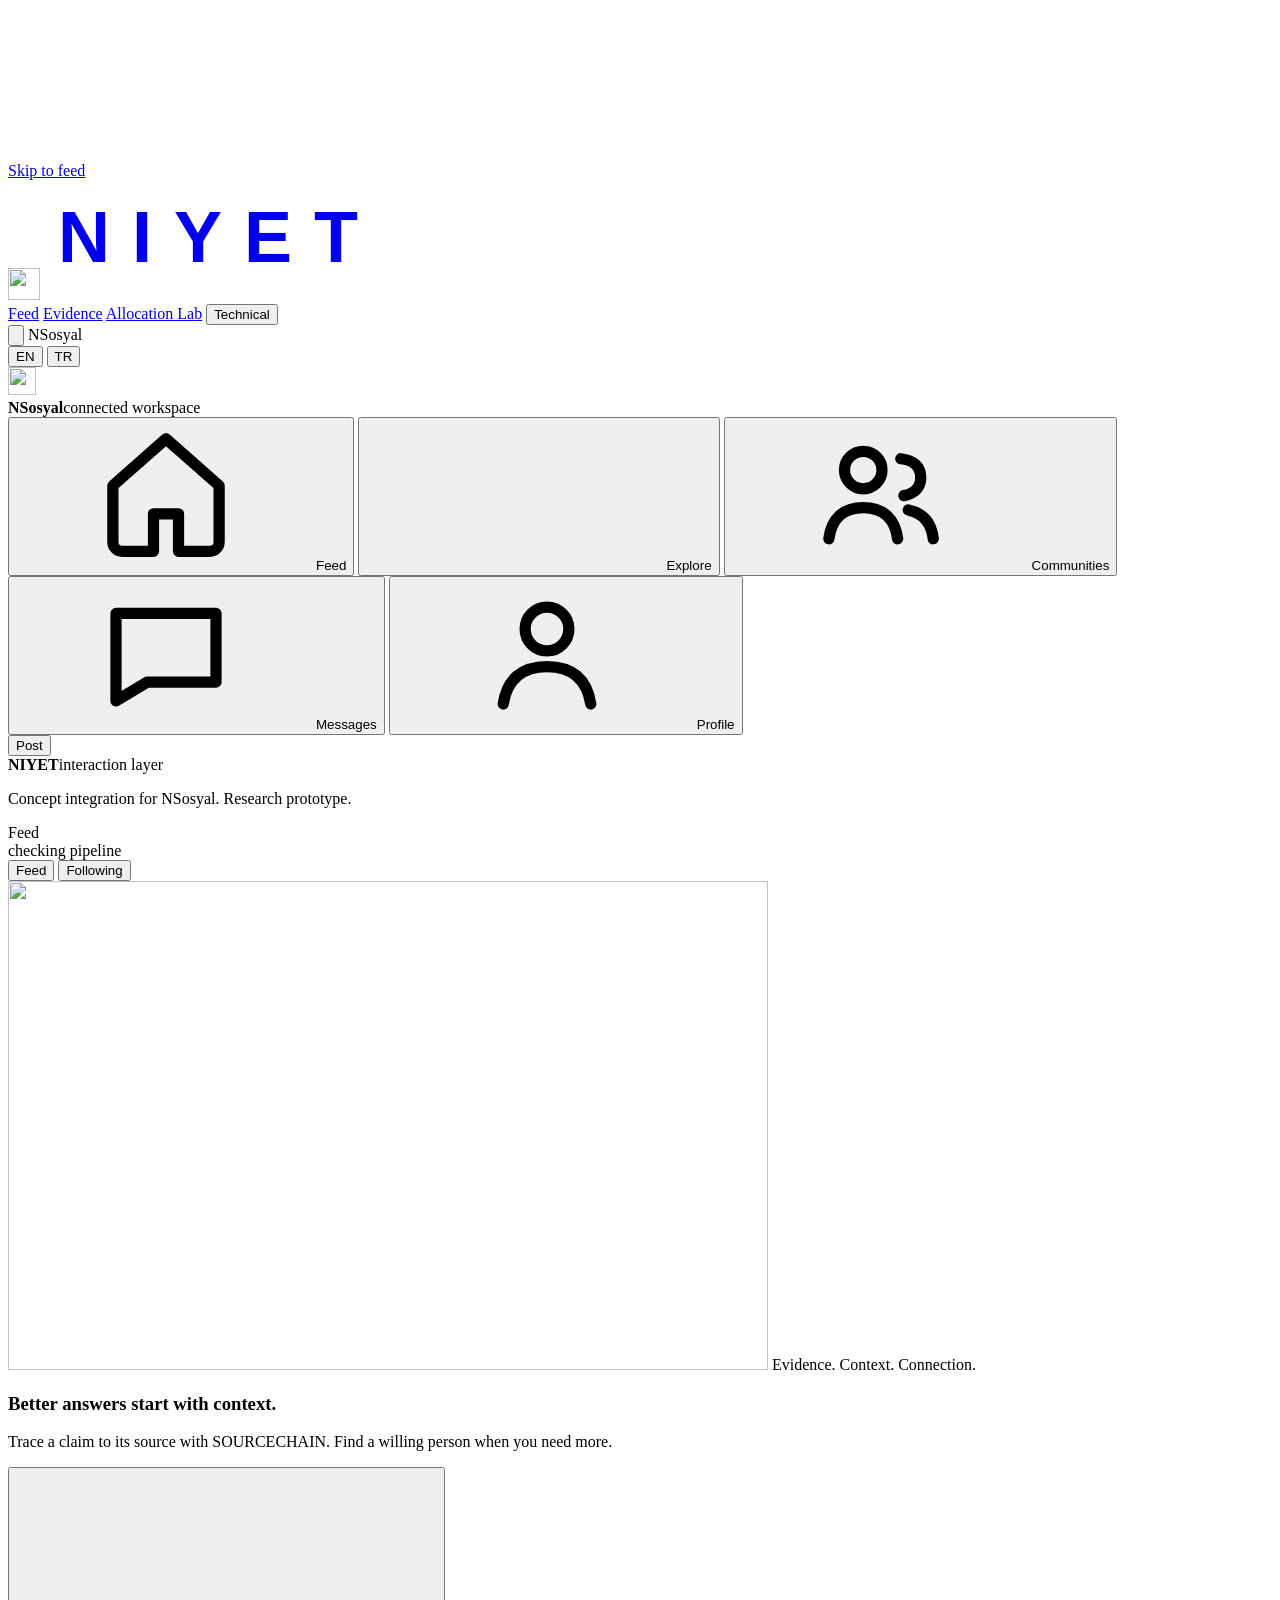
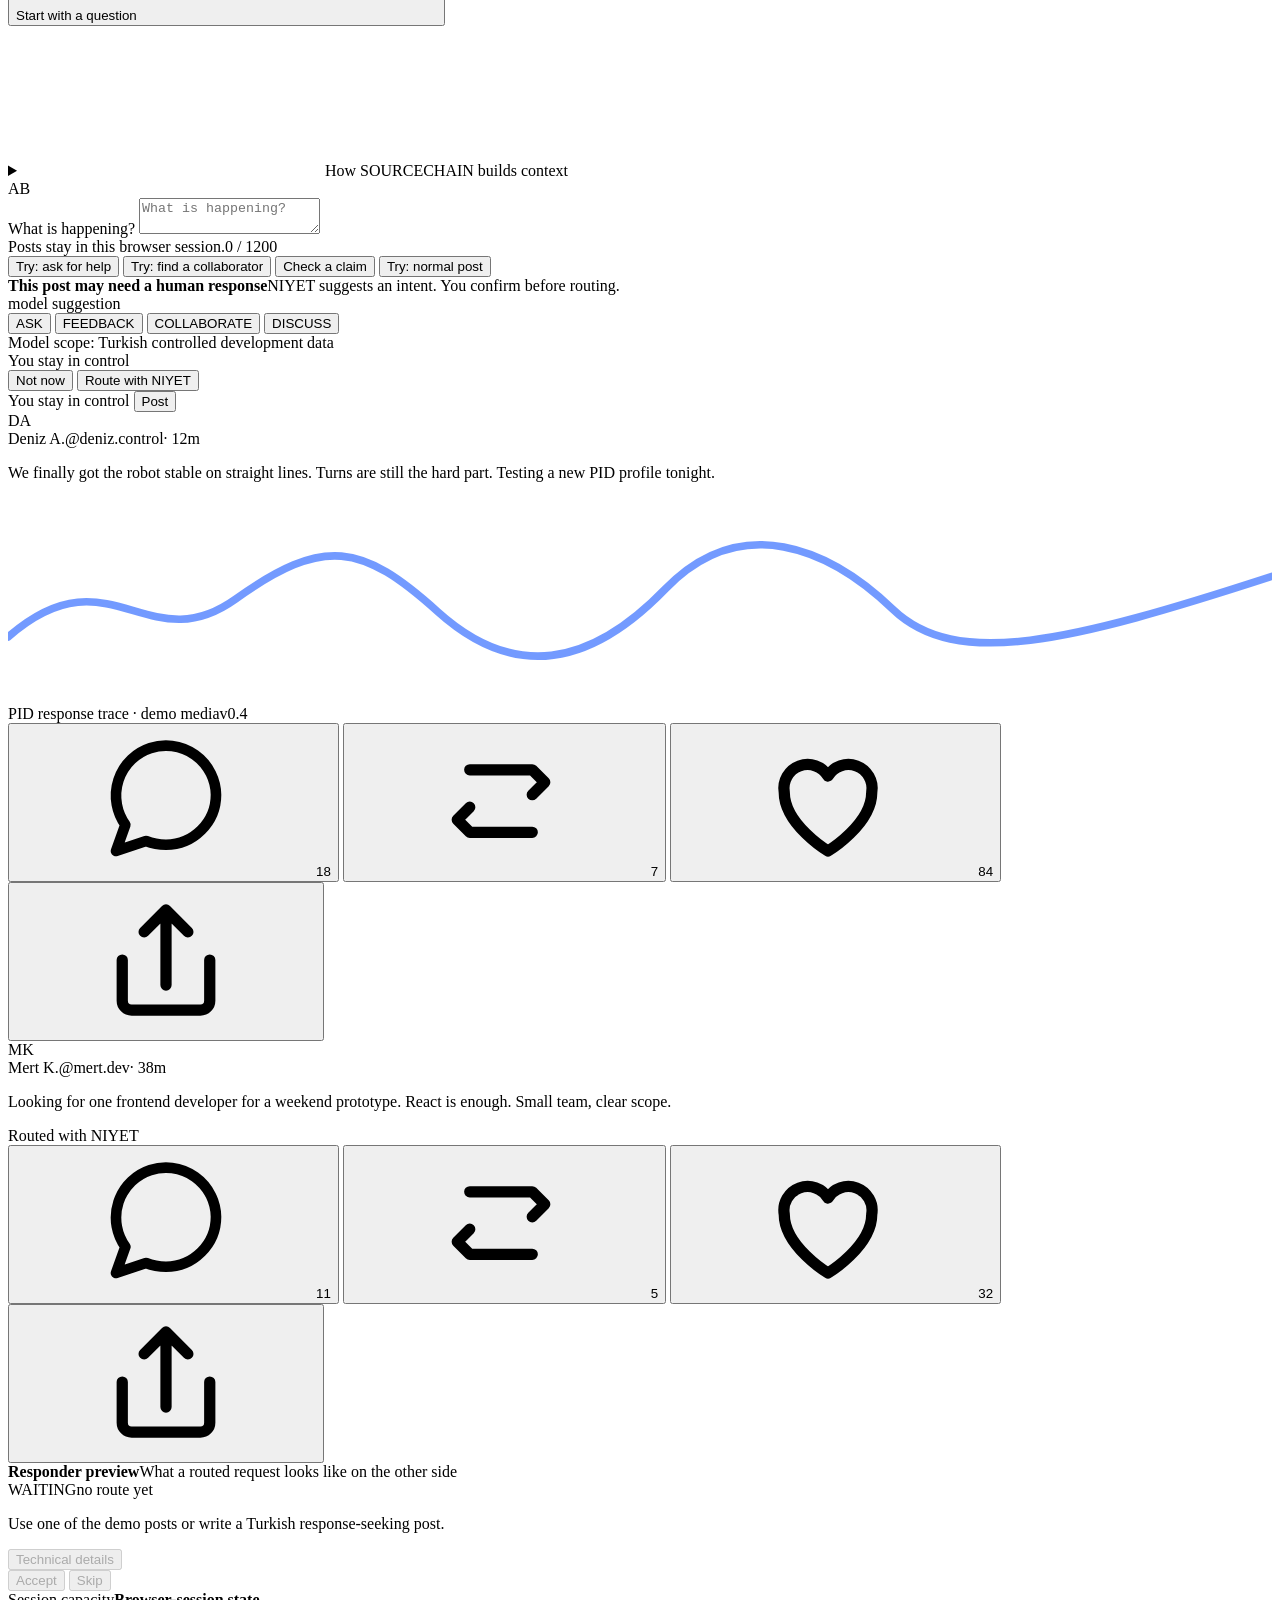
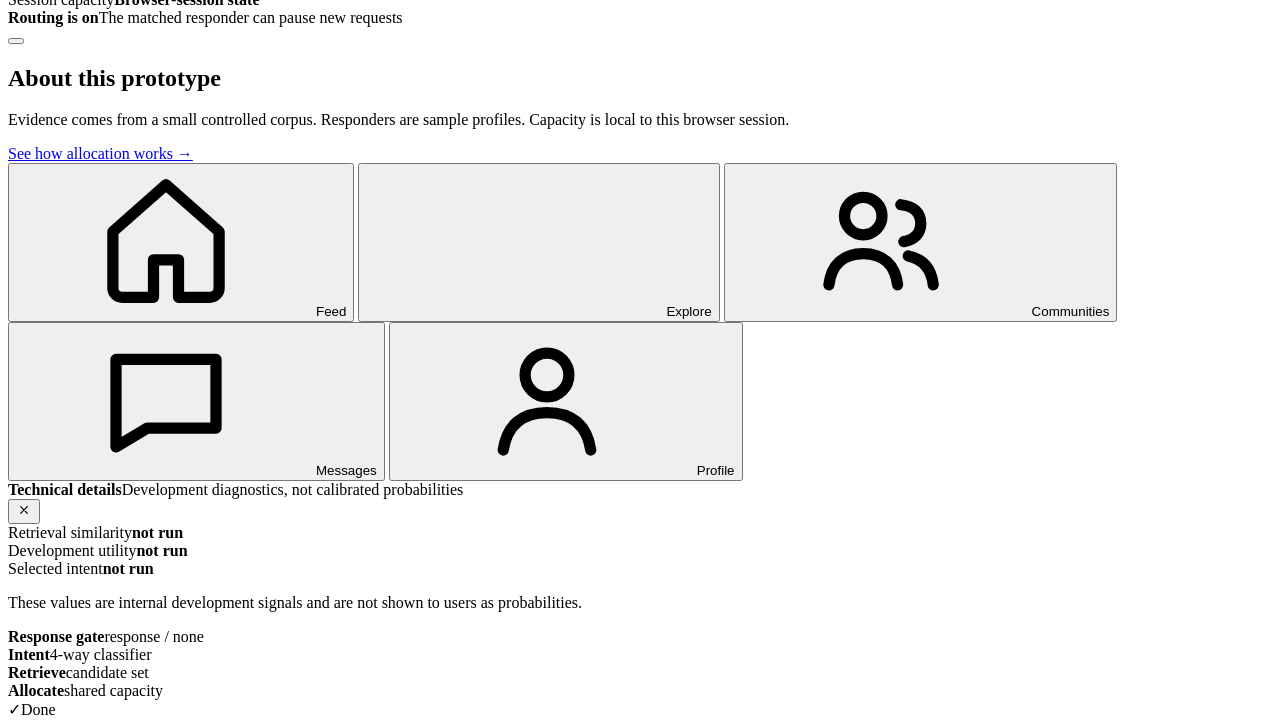
==== commit 87d50c37: "Integrate NIYET asset pack and polish all product workflows" ====
--- a/web/index.html
+++ b/web/index.html
@@ -3,11 +3,12 @@
 <head>
   <meta charset="utf-8">
   <meta name="viewport" content="width=device-width, initial-scale=1">
-  <meta name="theme-color" content="#f5f7fb">
+  <meta name="theme-color" content="#090d16">
   <meta name="description" content="DRSK connects evidence-aware verification with human attention routing.">
-  <title>DRSK · Evidence & human help</title>
-  <link rel="icon" href="/assets/logo.webp" type="image/webp">
-  <link rel="stylesheet" href="/design-system.css?v=drsk-system-2">
+  <title>NIYET · Evidence, context & human help</title>
+  <link rel="icon" href="/assets/niyet/niyet-mark.svg" type="image/svg+xml">
+  <link rel="stylesheet" href="/design-system.css?v=niyet-system-3">
+  <script src="/theme.js"></script>
 </head>
 <body>
   <svg class="sr-only" aria-hidden="true">
@@ -26,13 +27,13 @@
     <symbol id="i-close" viewBox="0 0 24 24"><path d="m7 7 10 10M17 7 7 17" fill="none" stroke="currentColor" stroke-width="1.8" stroke-linecap="round"/></symbol>
   </svg>
 
-  <section id="productExperience" aria-label="DRSK workspace">
+  <section id="productExperience" aria-label="NIYET workspace">
   <a class="skip-link" href="#feedTop" data-i18n="skipToFeed">Skip to feed</a>
 
   <header class="product-nav">
-    <a class="product-wordmark" href="/" aria-label="DRSK home">
-      <img src="/assets/logo.webp" width="36" height="36" alt="">
-      <span><strong>DRSK</strong><small data-i18n="productDescriptor">Evidence-aware social coordination</small></span>
+    <a class="product-wordmark" href="/" aria-label="NIYET home">
+<img class="brand-mark" src="/assets/niyet/niyet-mark.svg" width="32" height="32" alt=""><svg class="brand-wordmark" aria-hidden="true" xmlns="http://www.w3.org/2000/svg" width="480" height="120" viewBox="0 0 480 120">
+<rect width="480" height="120" fill="none"/><text x="18" y="82" fill="currentColor" font-family="Arial, sans-serif" font-size="72" font-weight="600" letter-spacing="22">NIYET</text></svg>
     </a>
     <nav class="product-links" aria-label="Product navigation" data-i18n-aria="productNav">
       <a class="active" href="#feed" data-i18n="feed">Feed</a>
@@ -40,8 +41,8 @@
       <a href="/lab" data-i18n="allocationLab">Allocation Lab</a>
       <button id="openTechnical" type="button" data-i18n="technical">Technical</button>
     </nav>
-    <div class="nav-actions">
-      <span class="prototype-mark" data-i18n="researchPrototype">Research prototype</span>
+    <div class="nav-actions"><button class="theme-toggle" data-theme-toggle type="button" aria-label="Light appearance" aria-pressed="false"><svg viewBox="0 0 24 24" aria-hidden="true"><circle cx="12" cy="12" r="7" fill="none" stroke="currentColor" stroke-width="1.7"/><path d="M12 5a7 7 0 0 1 0 14Z" fill="currentColor"/></svg></button>
+      <span class="prototype-mark">NSosyal</span>
       <div class="lang-switch" role="group" aria-label="Language" data-i18n-aria="languageLabel">
         <button type="button" data-lang="en" aria-pressed="true">EN</button>
         <button type="button" data-lang="tr" aria-pressed="false">TR</button>
@@ -52,12 +53,12 @@
   <div class="app-shell">
     <aside class="left-rail" aria-label="Primary navigation" data-i18n-aria="primaryNav">
       <div class="ns-brand">
-        <div class="ns-mark" aria-hidden="true">N</div>
-        <div class="ns-brand-copy"><strong>NSosyal</strong><span>concept integration</span></div>
+        <img class="ns-mark" src="/assets/niyet/niyet-mark.svg" width="28" height="28" alt="">
+        <div class="ns-brand-copy"><strong>NSosyal</strong><span>connected workspace</span></div>
       </div>
       <nav class="nav-list">
         <button class="nav-item active" type="button"><svg class="nav-icon" aria-hidden="true"><use href="#i-home"></use></svg><span class="nav-label" data-i18n="feed">Feed</span></button>
-        <button class="nav-item" type="button"><svg class="nav-icon" aria-hidden="true"><use href="#i-search"></use></svg><span class="nav-label" data-i18n="explore">Explore</span></button>
+        <button class="nav-item" type="button"><svg class="nav-icon" aria-hidden="true"><use href="/assets/niyet/icons.svg#search"></use></svg><span class="nav-label" data-i18n="explore">Explore</span></button>
         <button class="nav-item" type="button"><svg class="nav-icon" aria-hidden="true"><use href="#i-users"></use></svg><span class="nav-label" data-i18n="communities">Communities</span></button>
         <button class="nav-item" type="button"><svg class="nav-icon" aria-hidden="true"><use href="#i-message"></use></svg><span class="nav-label" data-i18n="messages">Messages</span></button>
         <button class="nav-item" type="button"><svg class="nav-icon" aria-hidden="true"><use href="#i-user"></use></svg><span class="nav-label" data-i18n="profile">Profile</span></button>
@@ -66,7 +67,7 @@
       <div class="layer-card">
         <div class="layer-row">
           <div class="mini-orb" aria-hidden="true"></div>
-          <div class="layer-copy"><strong>DRSK / NIYET</strong><span data-i18n="layerSub">interaction layer</span></div>
+          <div class="layer-copy"><strong>NIYET</strong><span data-i18n="layerSub">interaction layer</span></div>
         </div>
         <p class="layer-note" data-i18n="layerNote">Concept integration for NSosyal. Research prototype.</p>
       </div>
@@ -88,9 +89,19 @@
       </header>
 
       <section class="feed-hero" aria-labelledby="feedHeroTitle">
-        <h1 id="feedHeroTitle" data-i18n="heroTitle">A little context. A better conversation.</h1>
-        <p data-i18n="heroText">Check a claim or find someone who can help.</p>
+        <picture class="hero-art" aria-hidden="true"><source media="(max-width: 760px)" srcset="/assets/niyet/wave-small.webp"><img src="/assets/niyet/wave.webp" width="760" height="489" alt="" fetchpriority="low"></picture>
+        <span class="eyebrow hero-eyebrow" data-i18n="heroEyebrow">Evidence. Context. Connection.</span>
+        <h1 id="feedHeroTitle" data-i18n="heroTitle">Better answers start with context.</h1>
+        <p data-i18n="heroText">Trace a claim to its source with SOURCECHAIN. Find a willing person when you need more.</p>
+        <button class="hero-start" id="startContext" type="button"><span data-i18n="startContext">Start with a question</span><svg aria-hidden="true"><use href="/assets/niyet/icons.svg#arrow-right"></use></svg></button>
       </section>
+      <details class="sourcechain-guide" id="sourcechainGuide">
+        <summary><svg aria-hidden="true"><use href="/assets/niyet/icons.svg#layers"></use></svg><span data-i18n="howSourcechain">How SOURCECHAIN builds context</span></summary>
+        <p data-i18n="chainIntro">A traceable path, not a truth score. Every result keeps the source and its limits visible.</p>
+        <ol class="chain-steps">
+<li><svg aria-hidden="true"><use href="/assets/niyet/icons.svg#source"></use></svg><strong data-i18n="chainSource">Source</strong><span data-i18n="chainSourceText">Find the original</span></li><li><svg aria-hidden="true"><use href="/assets/niyet/icons.svg#layers"></use></svg><strong data-i18n="chainEvidence">Evidence</strong><span data-i18n="chainEvidenceText">Read the passage</span></li><li><svg aria-hidden="true"><use href="/assets/niyet/icons.svg#shield"></use></svg><strong data-i18n="chainCheck">Compare</strong><span data-i18n="chainCheckText">Check the claim</span></li><li><svg aria-hidden="true"><use href="/assets/niyet/icons.svg#link"></use></svg><strong data-i18n="chainContext">Context</strong><span data-i18n="chainContextText">Keep provenance</span></li><li><svg aria-hidden="true"><use href="/assets/niyet/icons.svg#check"></use></svg><strong data-i18n="chainDecision">Resolution</strong><span data-i18n="chainDecisionText">Choose the next step</span></li>
+        </ol>
+      </details>
 
       <section class="composer" aria-labelledby="composerLabel">
         <div class="composer-grid">
@@ -107,6 +118,8 @@
           </div>
         </div>
 
+        <div class="analysis-progress" id="analysisProgress" role="status" hidden><span class="progress-line" aria-hidden="true"></span><span data-i18n="checkingContext">Checking intent and source context…</span></div>
+        <div class="analysis-error" id="analysisError" role="alert" hidden><strong data-i18n="analysisUnavailable">Analysis is temporarily unavailable</strong><p data-i18n="analysisRecovery">Your draft is safe. Retry the connection or post without analysis.</p><button id="retryAnalysis" type="button" data-i18n="retryAnalysis">Retry analysis</button></div>
         <div class="intent-panel ai-surface" id="intentPanel" aria-live="polite">
           <div class="intent-head">
             <div class="intent-brand">
@@ -135,16 +148,16 @@
 
         <section class="evidence-card" id="evidenceCard" hidden aria-labelledby="evidenceHeading">
           <button class="evidence-summary" id="evidenceToggle" type="button" aria-expanded="false" aria-controls="evidenceDetails">
-            <span class="evidence-status-mark" aria-hidden="true">i</span>
+            <span class="evidence-status-mark"><svg aria-hidden="true"><use href="/assets/niyet/icons.svg#source"></use></svg></span>
             <span><strong id="evidenceHeading" data-i18n="evidenceTitle">Evidence check</strong><small id="evidenceStatus" data-i18n="evidenceWaiting">Not checked</small></span>
             <span class="evidence-toggle-label" data-i18n="showEvidence">Show evidence</span>
           </button>
-          <div class="evidence-details" id="evidenceDetails" hidden>
+          <div class="evidence-details" id="evidenceDetails" hidden><ol class="evidence-trail" id="evidenceTrail" aria-label="Source to resolution"></ol>
             <p class="evidence-explanation" id="evidenceExplanation"></p>
             <div class="claim-list" id="claimList"></div>
             <div class="evidence-list" id="evidenceList"></div>
             <div class="resolution-row">
-              <span id="resolutionStatus"></span>
+              <div id="resolutionStatus" class="resolution-state" role="status"></div>
               <button class="soft-btn ask-person-btn" id="askPerson" type="button" data-i18n="askPerson">Ask a relevant person</button>
             </div>
           </div>
@@ -233,11 +246,11 @@
   </div>
 
   <nav class="mobile-nav" aria-label="Mobile navigation" data-i18n-aria="mobileNav">
-    <button class="active" type="button" aria-label="Feed" data-i18n-aria="feed"><svg aria-hidden="true"><use href="#i-home"></use></svg></button>
-    <button type="button" aria-label="Explore" data-i18n-aria="explore"><svg aria-hidden="true"><use href="#i-search"></use></svg></button>
-    <button type="button" aria-label="Communities" data-i18n-aria="communities"><svg aria-hidden="true"><use href="#i-users"></use></svg></button>
-    <button type="button" aria-label="Messages" data-i18n-aria="messages"><svg aria-hidden="true"><use href="#i-message"></use></svg></button>
-    <button type="button" aria-label="Profile" data-i18n-aria="profile"><svg aria-hidden="true"><use href="#i-user"></use></svg></button>
+    <button class="active" type="button" aria-label="Feed" data-i18n-aria="feed"><svg aria-hidden="true"><use href="#i-home"></use></svg><span data-i18n="feed">Feed</span></button>
+    <button type="button" aria-label="Explore" data-i18n-aria="explore"><svg aria-hidden="true"><use href="/assets/niyet/icons.svg#search"></use></svg><span data-i18n="explore">Explore</span></button>
+    <button type="button" aria-label="Communities" data-i18n-aria="communities"><svg aria-hidden="true"><use href="#i-users"></use></svg><span data-i18n="communities">Communities</span></button>
+    <button type="button" aria-label="Messages" data-i18n-aria="messages"><svg aria-hidden="true"><use href="#i-message"></use></svg><span data-i18n="messages">Messages</span></button>
+    <button type="button" aria-label="Profile" data-i18n-aria="profile"><svg aria-hidden="true"><use href="#i-user"></use></svg><span data-i18n="profile">Profile</span></button>
   </nav>
   </section>
 
@@ -263,7 +276,7 @@
   </div>
 
   <div class="toast" id="toast" role="status" aria-live="polite"><span class="toast-check">✓</span><span id="toastText">Done</span></div>
-  <script src="/main.js?v=drsk-system-2" defer></script>
-  <script src="/app.js?v=drsk-system-2" defer></script>
+  <script src="/main.js?v=niyet-system-3" defer></script>
+  <script src="/app.js?v=niyet-system-3" defer></script>
 </body>
 </html>
